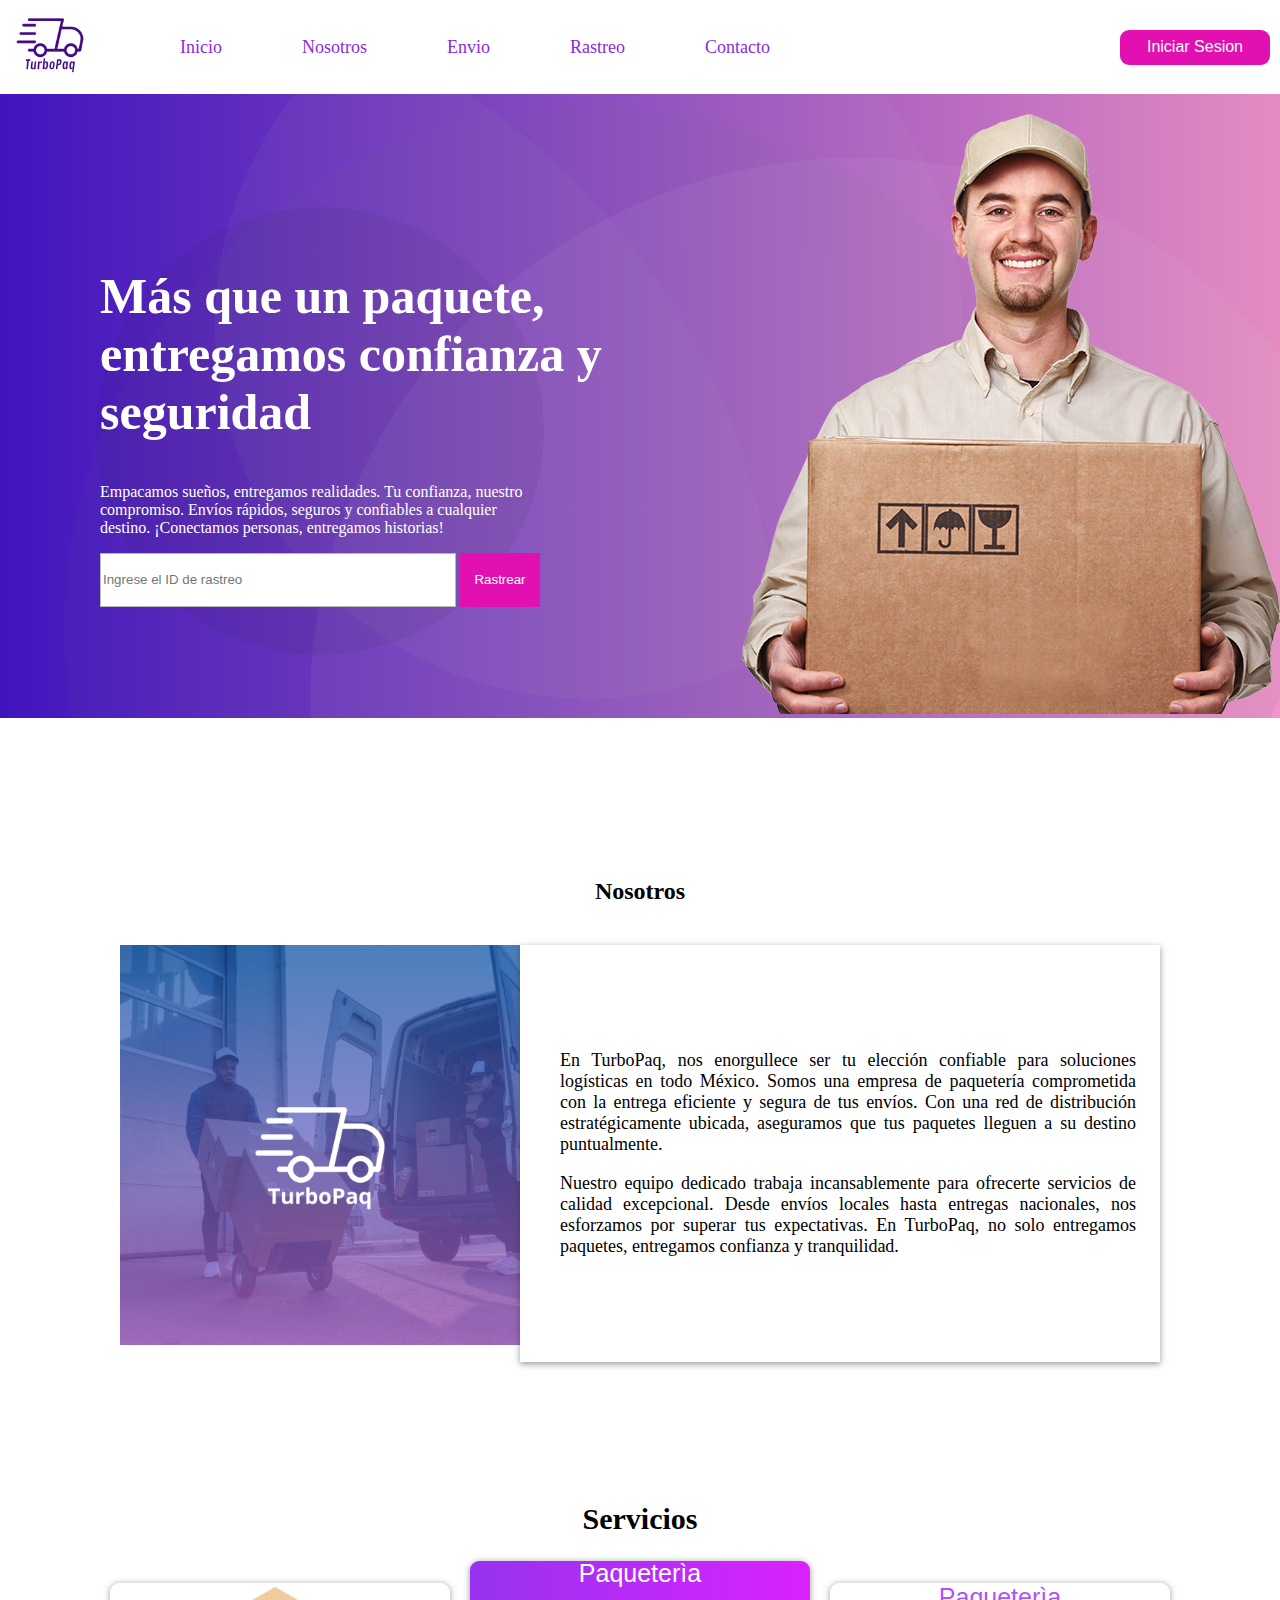
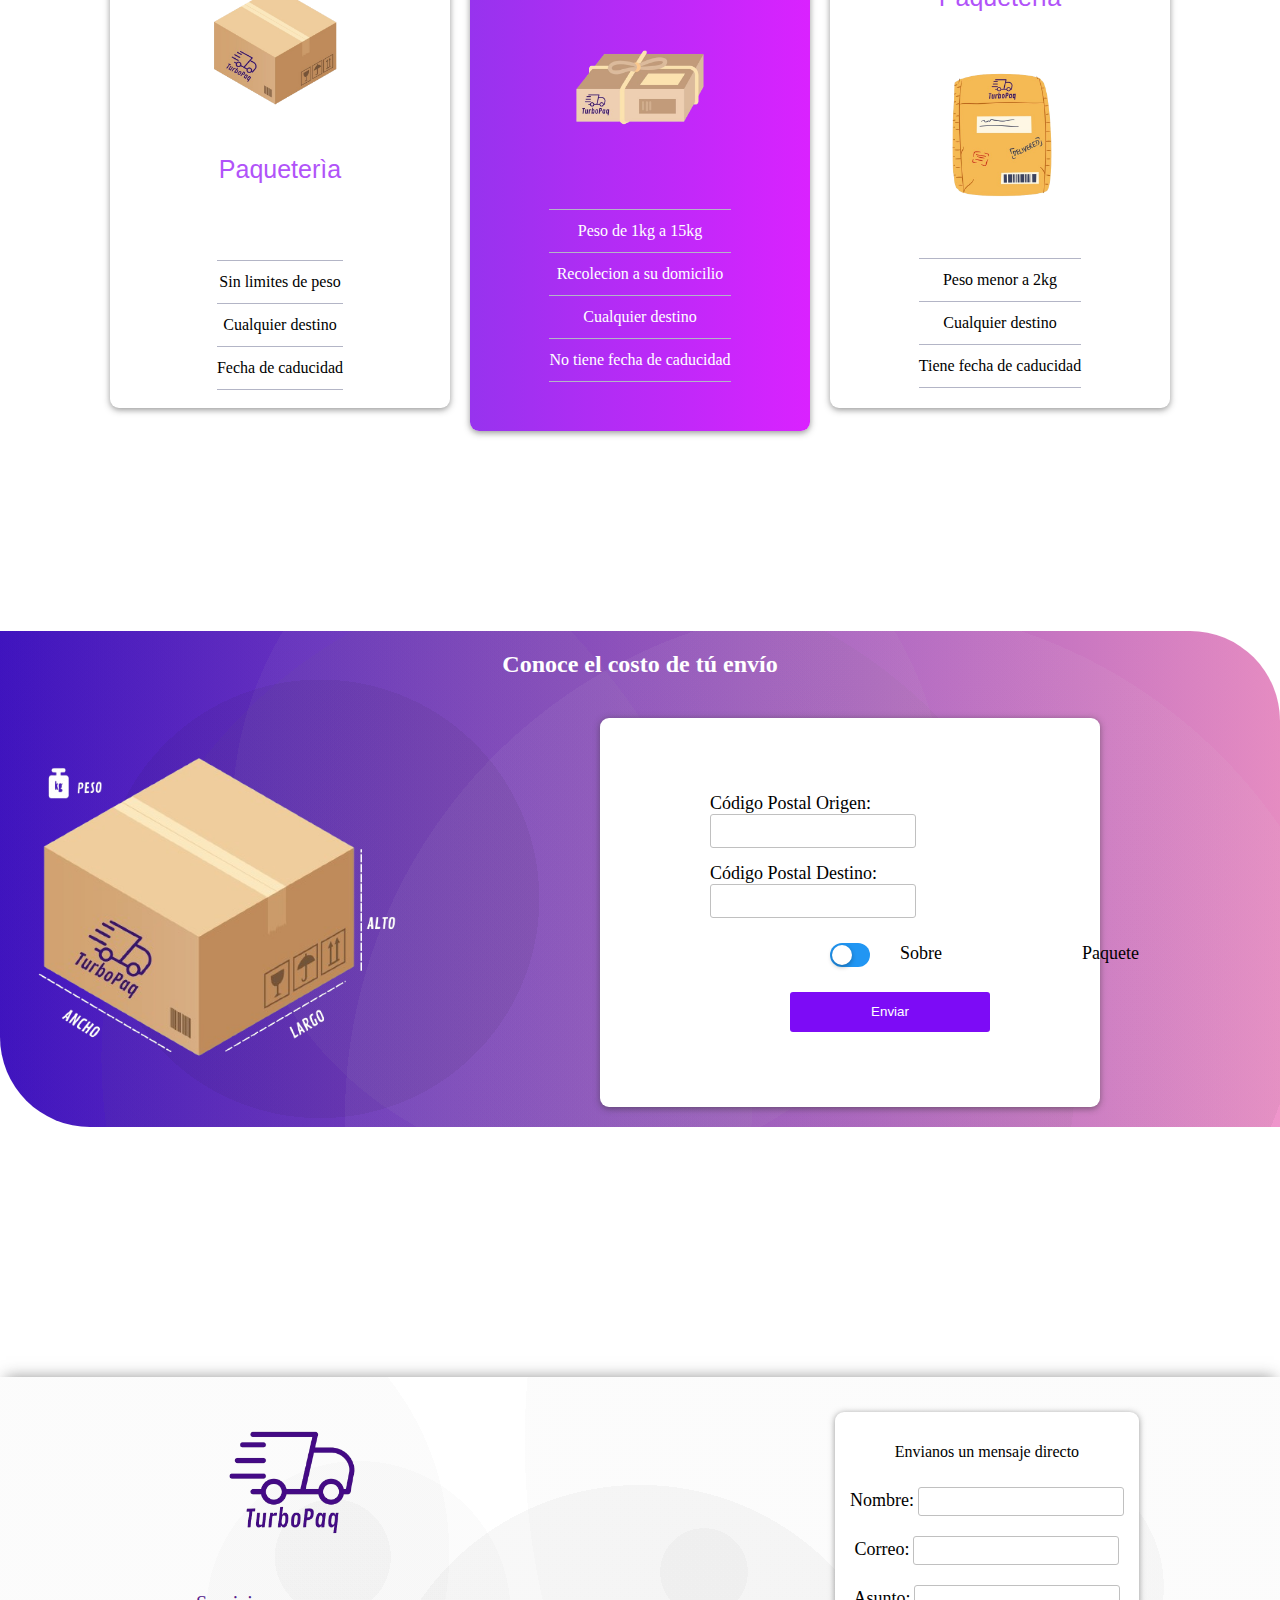
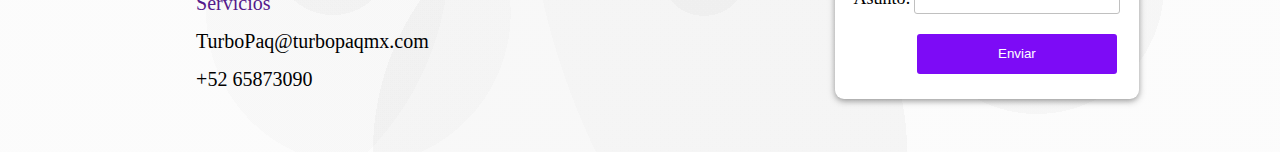
==== index.html @ 2c11f003 "Primer commit" ====
<!DOCTYPE html>
<html lang="en">
<head>
    <meta charset="UTF-8">
    <meta name="viewport" content="width=device-width, initial-scale=1.0">
    <link rel="stylesheet" href="CSS/header.css">
    <link rel="stylesheet" href="CSS/banner.css">
    <link rel="stylesheet" href="CSS/principal.css">
    <link rel="stylesheet" href="CSS/nosotros.css">
    <link rel="stylesheet" href="CSS/btnCot.css">
    <link rel="stylesheet" href="CSS/cotizador.css">
    <link rel="stylesheet" href="CSS/Servicios.css">
    <link rel="stylesheet" href="CSS/footer.css">
    <title>Document</title>
</head>
<body>
    <header>
        <div class="logo">
            <img src="imagenes/Paquete.png" alt="">
        </div>
        <nav class="nav">
            <ul class="listas">
                <li>
                    <a href="" >Inicio</a>
                </li>
                <li>
                    <a href="" >Nosotros</a>
                </li>
                <li>
                    <a href=" " >Envio</a>
                </li>
                <li>
                    <a href=" ">Rastreo</a> <!-- Coregir palabras -->
                </li>
                <li>
                    <a href=" " >Contacto</a>
                </li>
            </ul>
            
        </nav>
        <button class="ham" type="button">
            <span class="br-1"></span>
            <span class="br-2"></span>
            <span class="br-3"></span>

        </button>
        <div class="login">
            <a href="">
                <button class="boton_IS">Iniciar Sesion</button><!-- Coregir palabras -->
            </a>
        </div>
    </header>
    <main>
        <!-- Banner-->
        <section class="seccion1">
            <div class="mini_Seccion1">
                <div class="textos_banner">
                    <h2>Más que un paquete, entregamos confianza y seguridad</h2>
                    <p>
                        Empacamos sueños, entregamos realidades. Tu confianza, 
                        nuestro compromiso. Envíos rápidos, seguros y confiables 
                        a cualquier destino. ¡Conectamos personas, entregamos 
                        historias!
                    </p>
                </div>
            
                <div>
                    <div class="rastreo">
                        <input type="text" placeholder="Ingrese el ID de rastreo">
                        <button class="boton_r">Rastrear</button>
                    </div>
                </div>
                
            </div>
            <div class="imagen_Paquete">
                <img src="imagenes/pngwing.com.png" alt="">
            </div>
            
        </section>

        <!-- Nosotros-->
        <section class="seccion2">
            <h2 class="titulo_NS">Nosotros</h2>
            <div class="textos_Nost">
                <div class="imagen_Nos">
                    <img src="imagenes/turb_paq.png" alt="">
                </div>
                
                <div class="info_ns">  
                    <p>En TurboPaq, nos enorgullece ser tu elección confiable para soluciones logísticas en todo México.
                        Somos una empresa de paquetería comprometida con la entrega eficiente y segura de tus envíos. 
                        Con una red de distribución estratégicamente ubicada, aseguramos que tus paquetes lleguen a su 
                        destino puntualmente.
                    </p>
                    <p>
                        Nuestro equipo dedicado trabaja incansablemente para ofrecerte servicios de calidad excepcional. 
                        Desde envíos locales hasta entregas nacionales, nos esforzamos por superar tus expectativas. 
                        En TurboPaq, no solo entregamos paquetes, entregamos confianza y tranquilidad.
                    </p>
                </div>
                
                
            </div>

           
            
        </section>

        <!-- Servicios-->
        <section class="seccion3">
            <h2>Servicios</h2>
            <div class="container_Precios">

                <div class="precio1">
                    
                   <div><img src="imagenes/Paquete_img.png" alt=""></div>   
                    
                    <div><p class="tipo" id="tipo_paquete"> Paqueterìa</p></div>
                    

                    <ul class="lista_servicio">
                        <li>Sin limites de peso</li>
                        <li>Cualquier destino</li>
                        <li>Fecha de caducidad</li>
                    </ul>
                </div>
            <div class="mejor_Precio">
                            
                <p class="tipo_m" id="tipo_paquete"> Paqueterìa</p>
                    
                <img src="imagenes/caja_Pequena.png" alt="">
                
                <ul class="lista_servicio">
                    <li>Peso de 1kg a 15kg</li>
                    <li>Recolecion a su domicilio</li>
                    <li>Cualquier destino</li>
                    <li>No tiene fecha de caducidad</li>
                  </ul>
            </div>
        <div class="precio1">
                        
            <p class="tipo" id="tipo_paquete"> Paqueterìa</p>
                
            <img src="imagenes/sobre.png" alt="">

            <ul class="lista_servicio">
                <li>Peso menor a 2kg</li>
                <li>Cualquier destino</li>
                <li>Tiene fecha de caducidad</li>
              </ul>
              
        </div>
        

        </section>
        <!-- formulario Cotizacion-->
        <section class="seccion4">
            <h2>Conoce el costo de tú envío</h2>
            <div class="container_foto_form">
                <div>
                       <img src="imagenes/caja_caract2.png" alt=""> 
                </div>
                <div class="container_form1">
                    <div>
                        <form action="" class="formulario1">
                            <div class="container_inputs1">
                                <div class="inputs">
                                    <label for="">Código Postal Origen:</label>
                                    <input type="text">
                                </div>
                                <div class="inputs">
                                    <label for="">Código Postal Destino:</label>
                                    <input type="text">
                                </div>
                            </div>
                            <div class="toggle-switch">
                                <p>Sobre</p>
                                <input class="toggle-input" id="toggle" type="checkbox">
                                <label class="toggle-label" for="toggle"></label>
                                <p>Paquete</p>
                            </div>
                        </form>
                    </div>
                    <div>
                        <form action="" class="formulario2" id="formulario2">
                            <div class="inputs2">
                                <label for="">Peso en Kg:</label>
                                <input type="number">
                            </div>
                            <div class="inputs2">
                                <label for="">Alto en cm:</label>
                                <input type="number">
                            </div>
                            <div class="inputs2">
                                <label for="">Largo en cm:</label>
                                <input type="number">
                            </div>
                            <div class="inputs2">
                                <label for="">Ancho en cm:</label>
                                <input type="number">
                            </div>
                        </form>
                        <button class="btn_cot">Enviar</button>
                    </div>
                </div>
            </div>
        
        </section>

        <footer>
            
            <div class="container_logoImg">
                <div class="container_img">
                    <img src="imagenes/Paquete.png" alt="">
                </div>
                <ul class="container_Datoscontc">
                    <li><a href="">Servicios</a></li>
                    <li>TurboPaq@turbopaqmx.com</li>
                    <li>+52 65873090</li>
                </ul>
               
                
            </div>
            <div> 
                <form action="" class="container_formContc">
                    <p>Envianos un mensaje directo</p>
                    <div class="container_contc">
                        <label for="">Nombre:</label>
                        <input type="text">
                    </div>
                    <div class="container_contc">
                        <label for="">Correo:</label>
                        <input type="text">
                    </div>

                 <div class="container_contc">
                    <label for="">Asunto:</label>
                    <input type="">
                 </div>

                    

                    <button class="btn_contc">Enviar</button>
                </form>
                <div>
                    <img src="" alt="">
                    <img src="" alt="">
                    <img src="" alt="">
                </div>
            </div>
        
            
        </footer>
        
    </main>
    <script src="boton.js"></script>
    <script src="header.js"></script>
</body>
</html>
---- CSS/header.css ----
header{
    display: flex;
    justify-content: space-evenly;
    align-items: center;
    padding: 5px 0;
}
.logo_nav{
    display: flex;
    align-items: center;
}
.logo img{
    width: 80px;
    box-sizing: border-box;
    
}

.nav .listas {
    display: flex;
    margin-right: 300px;
    
}
 .listas li{
    padding: 0px 40px;
    list-style: none;
 }
 .listas li a{
    text-decoration: none;
    color: blueviolet;
    font-size: 18px;
    
 }
 .ham{
    display: none;
    cursor: pointer;
    border: none;
    margin: 0;
    padding: 0;
    background-color: transparent;

}

.ham span {
    display: block;
    background-color: rgb(21, 24, 87);
    height: 3px;
    width: 28px;
    margin: 10px auto;
    border-radius: 2px;
}
 .boton_IS{
    width: 150px;
    color:white;
    font-size: 16px;
    height: 35px;
    border-radius: 9px;
    border: none;
    background-color: rgb(226, 16, 177);
 }

 @media screen and  (max-width: 750px){
    header{
        display: flex;
        flex-direction: column;
      background-color: white;
        justify-content: center;
        align-items: center;
        padding: 5px 0;
        position:sticky;
        width: 100%;
        top: 0;
    }
   
    .ham{
        display: block;
        position: absolute;
        top: 50px;
        right: 50px;
        
    }
    .nav .listas{
        flex-direction: column;
        justify-content: space-around;
        align-items: center;
        height: 80vh;
        margin: 0;
        padding: 0;
        
        display: none;
    }
   
    .listas.activado{
        display:flex ;
        
    }
 }
---- CSS/banner.css ----
.seccion1{
    background-image: radial-gradient(circle at 25% 54%, rgba(18, 18, 18,0.06) 0%, rgba(18, 18, 18,0.06) 22%,
    transparent 22%, transparent 100%),radial-gradient(circle at 67% 98%, rgba(223, 223, 223,0.06) 0%, rgba(223, 223, 223,0.06) 52%,
    transparent 52%, transparent 100%),radial-gradient(circle at 7% 92%, rgba(169, 169, 169,0.06) 0%, rgba(169, 169, 169,0.06) 52%,transparent 52%, transparent 100%),radial-gradient(circle at 46% 37%, rgba(187, 187, 187,0.06) 0%, rgba(187, 187, 187,0.06) 47%,transparent 47%, transparent 100%),radial-gradient(circle at 38% 35%, rgba(57, 57, 57,0.06) 0%, rgba(57, 57, 57,0.06) 99%,transparent 99%, transparent 100%),radial-gradient(circle at 46% 86%, rgba(100, 100, 100,0.06) 0%, rgba(100, 100, 100,0.06) 60%,
    transparent 60%, transparent 100%),linear-gradient(90deg, rgb(57, 8, 200),rgb(240, 145, 202));
    
    padding-top: 20px;
        display: flex;
        justify-content: center;
        align-items: center;
        
}

.textos_banner{
    color: white;
    margin-left: 100px;
}
.textos_banner h2{
    width: 90%;
    font-size: 50px;
}
.textos_banner p{
    width: 70%;
}
.rastreo{
    margin-left: 100px;
}
.rastreo input{
    width: 350px;
    height: 50px;
    border:1px solid rgb(184, 184, 184);
}
.rastreo .boton_r{
    height:54px;
    width: 80px;
    color:white;
    background-color:  rgb(226, 16, 177);
    border: none;
    cursor: pointer;
}
.boton_r:hover{
    border: none;
    color:white;
    background-color: rgb(125, 11, 246);
}

@media screen and  (max-width: 750px){
    .seccion1{
       
        padding-top: 20px;
            display: flex;
            flex-direction: column;
            justify-content: center;
            align-items: center;
            
            
    }
    .textos_banner{
        
        margin-left: 0px;
    }
    .textos_banner h2{
        width: auto;
        font-size: 40px;
        text-align: justify;
        margin: 20px;
        
    }
    .textos_banner p{
        width: auto;
        text-align: justify;
        margin: 20px;
    }
.imagen_Paquete img{
    width: 300px;
}
.rastreo{
    margin-left: 0;
    margin: 40px 20px;
    
}
.rastreo input{
    width: 250px;
    height: 50px;
    border:1px solid rgb(184, 184, 184);
}
.rastreo .boton_r{
    height:54px;
    width: 80px;
    color:white;
    background-color:  rgb(226, 16, 177);
    border: none;
    cursor: pointer;
}
}
---- CSS/principal.css ----
body{
    margin: 0;
    padding: 0;
}
---- CSS/nosotros.css ----
.seccion2{
    margin-top: 140px;
    display: flex;
    flex-direction: column;
    align-items: center;
    justify-content: center;

    
}
.seccion2 h2{
    text-align: center;
}
.textos_Nost {
    display: flex;
    justify-content: center;
    padding-top: 20px;
}
.imagen_Nos img{
    width: 400px;
    
}
/*contenedor de la informacion*/
.info_ns{
    border: none;
    padding: 87px 0;
    width: 50%;
    box-shadow: 0 0.1rem 0.4rem 0 rgba(50,50,50,.5);
}

.info_ns p{
    margin: 10px x;
    text-align: justify;
    width: 90%;
    margin-left: 40px;
    font-size: 18px;
}

/*-----------------------------*/
@media screen and  (max-width: 750px){
    .textos_Nost {
        display: flex;
        flex-direction: column;
        align-items: center;
        justify-content: center;
        
    }

    .imagen_Nos img{
        width: 378px;
        
    }
    .info_ns{
        border: none;
        padding: 20px;
        width: 80%;
        box-shadow: 0 0.1rem 0.4rem 0 rgba(50,50,50,.5);
    }
    .info_ns p{
        margin: 10px x;
        text-align: justify;
        width: auto;
        margin-left: 0;
        font-size: 18px;
    }
    
}
---- CSS/btnCot.css ----
.toggle-switch {
    position: relative;
    display: flex;
    justify-content: space-evenly;
    width: 40px;
    height: 24px;
    margin: 10px;
  }
  
  .toggle-switch p{
    margin: 0 70px;
  }
  /* Giriş stil */
  .toggle-switch .toggle-input {
    display: none;
  }
  
  /* Anahtarın stilinin etrafındaki etiketin stil */
  .toggle-switch .toggle-label {
    position: absolute;
    top: 0;
    left: 0;
    width: 40px;
    height: 24px;
    background-color: #2196F3;
    border-radius: 34px;
    cursor: pointer;
    transition: background-color 0.3s;
  }
  
  /* Anahtarın yuvarlak kısmının stil */
  .toggle-switch .toggle-label::before {
    content: "";
    position: absolute;
    width: 20px;
    height: 20px;
    border-radius: 50%;
    top: 2px;
    left: 2px;
    background-color: #fff;
    box-shadow: 0px 2px 5px 0px rgba(0, 0, 0, 0.3);
    transition: transform 0.3s;
  }
  
  /* Anahtarın etkin hale gelmesindeki stil değişiklikleri */
  .toggle-switch .toggle-input:checked + .toggle-label {
    background-color: #9d08ed;
  }
  
  .toggle-switch .toggle-input:checked + .toggle-label::before {
    transform: translateX(16px);
  }
  
  /* Light tema */
  .toggle-switch.light .toggle-label {
    background-color: #BEBEBE;
  }
  
  .toggle-switch.light .toggle-input:checked + .toggle-label {
    background-color: #9B9B9B;
  }
  
  .toggle-switch.light .toggle-input:checked + .toggle-label::before {
    transform: translateX(6px);
  }
  
  /* Dark tema */
  .toggle-switch.dark .toggle-label {
    background-color: #4B4B4B;
  }
  
  .toggle-switch.dark .toggle-input:checked + .toggle-label {
    background-color: #717171;
  }
  
  .toggle-switch.dark .toggle-input:checked + .toggle-label::before {
    transform: translateX(16px);
  }
---- CSS/cotizador.css ----
.seccion4{
    margin-top: 200px;
    display: flex;
    flex-direction: column;
    border-radius: 0 90px;
    background-image: radial-gradient(circle at 25% 54%, rgba(18, 18, 18,0.06) 0%, rgba(18, 18, 18,0.06) 22%,
    transparent 22%, transparent 100%),radial-gradient(circle at 67% 98%, rgba(223, 223, 223,0.06) 0%, rgba(223, 223, 223,0.06) 52%,
    transparent 52%, transparent 100%),radial-gradient(circle at 7% 92%, rgba(169, 169, 169,0.06) 0%, rgba(169, 169, 169,0.06) 52%,transparent 52%, transparent 100%),radial-gradient(circle at 46% 37%, rgba(187, 187, 187,0.06) 0%, rgba(187, 187, 187,0.06) 47%,transparent 47%, transparent 100%),radial-gradient(circle at 38% 35%, rgba(57, 57, 57,0.06) 0%, rgba(57, 57, 57,0.06) 99%,transparent 99%, transparent 100%),radial-gradient(circle at 46% 86%, rgba(100, 100, 100,0.06) 0%, rgba(100, 100, 100,0.06) 60%,
    transparent 60%, transparent 100%),linear-gradient(90deg, rgb(57, 8, 200),rgb(240, 145, 202));
    

    
}
.seccion4 h2{
    text-align: center;
    color: white;
}
.container_foto_form{
    display: flex;
    align-items: center;
    justify-content: center;
    padding: 20px 0;
}




/*Inicio de estilo de formularios*/
.container_form1{
    display: flex;
    flex-direction: column;
    align-items: center;
    justify-content: center;
   background-color: rgb(255, 255, 255);
    border: none;
    border-radius: 9px;
    margin: 0 200px;
    border: none;
    box-shadow: 0 0.1rem 0.4rem 0 rgba(50,50,50,.5);
    padding: 60px 110px;
}
.formulario1{
    display: flex;
    flex-direction: column;
    align-items: center;
    justify-content: center;
}
.formulario2{
    margin-top: 10px;
    display: none;
    flex-direction: column;
    align-items: center;
    justify-content: center;
}


.seccion4 img{
    width: 380px;
    border-radius: 9px;
    margin-left: 40px;
}

/*Inpunts, label y botones*/
.inputs{
    margin: 15px 0;
}
.inputs input{
    width: 200px;
    height: 30px;
    border-radius: 3px;
    border: 1px solid rgb(192, 192, 192);
    
}
.inputs2 input{
    width: 200px;
    height: 30px;
    border-radius: 3px;
    border: 1px solid rgb(192, 192, 192);
    margin: 10px 0;
    
}
.inputs2 label{
    font-size: 18px;
}
.inputs label{
    font-size: 18px;
}
.toggle-switch p{
    font-size: 18px;
}
.btn_cot{
    width: 200px;
    height: 40px;
    background-color: rgb(125, 11, 246);
    color: white;
    border-radius: 3px;
    border: none;
    margin: 15px 0;
    margin-left: 80px;
}
@media screen and  (max-width: 750px){
    .container_foto_form{
        display: flex;
        flex-direction: column;
        align-items: center;
        justify-content: center;
        padding: 20px 0;
    }
    .container_form1{
        display: flex;
        flex-direction: column;
        align-items: center;
        justify-content: center;
       background-color: rgb(255, 255, 255);
        border: none;
        border-radius: 9px;
        margin: 0 200px;
 
        padding: 60px 30px;
    }
    .seccion4 img{
        width: 300px;
        border-radius: 9px;
        margin-left: 0px;
    }
}
---- CSS/Servicios.css ----
.seccion3{
    margin: 140px 0;
}
.seccion3 h2{
    text-align: center;
    font-size: 30px;
}

.container_Precios{
    display: flex;
    justify-content: center;
    align-items: center;
    
    
}
.lista_servicio {
    
    
    list-style: none;
    padding: 35px 0px;

}
.lista_servicio li {
    
    /* grayish blue */
    border-bottom: 1px solid hsl(234, 14%, 74%);
    padding: 12px 0;
}

.lista_servicio li:first-child {
    border-top: 1px solid hsl(234, 14%, 74%);
}
.container_Precios img{
    width: 150px;
    margin: 0;
    margin-top: 20px;
    padding: 0;
    

}

.precio1{
    border: none;
    border-radius: 9px ;
    width: 340px;
    text-align: center;
    display: flex;
    flex-direction: column;
    justify-content: center;
    align-items: center;
    padding: 0;
    padding-top: 5px;
    height: 420px;
    box-shadow: 0 0.1rem 0.4rem 0 rgba(50,50,50,.5);
}

.mejor_Precio{
    
    background: #DA22FF;  /* fallback for old browsers */
background: -webkit-linear-gradient(to right, #9733EE, #DA22FF);  /* Chrome 10-25, Safari 5.1-6 */
background: linear-gradient(to right, #9733EE, #DA22FF); /* W3C, IE 10+/ Edge, Firefox 16+, Chrome 26+, Opera 12+, Safari 7+ */
    margin: 0 20px;
    color: white;
    height: 470px;
    width: 340px;
    border-radius: 9px ;
    text-align: center;
    display: flex;
    flex-direction: column;
    justify-content: center;
    align-items: center;
    padding: 0;
    box-shadow: 0 0.1rem 0.4rem 0 rgba(50,50,50,.5);
    
}

.mejor_Precio .tipo_m{
    font-family: 'Kanit', sans-serif;
    font-size: 25px;
    margin: 0;
    padding: 0;
}
.tipo{
    font-family: 'Kanit', sans-serif;
    font-size: 25px;
    color: #b153f9;
}
.servicio{
    text-align: justify;
    width: 80%;
    
    
}

.precio1:hover{
    width: 360;
    height: 420px;
    font-size: 18;
    transition: .3s;
    box-shadow: 0 0.1rem 0.4rem 0 rgba(150, 124, 20, 0.5);
    background-color: rgb(244, 244, 244);
}
@media screen and  (max-width: 750px){
    .container_Precios{
        display: flex;
        flex-direction: column;
        justify-content: center;
        align-items: center;
    }
    .mejor_Precio{
        margin: 20px 0;
    }
        
}
---- CSS/footer.css ----
footer{
    background-image: radial-gradient(circle at 13% 47%, rgba(140, 140, 140,0.03) 0%, rgba(140, 140, 140,0.03) 25%,transparent 25%, transparent 100%),radial-gradient(circle at 28% 63%, rgba(143, 143, 143,0.03) 0%, rgba(143, 143, 143,0.03) 16%,transparent 16%, transparent 100%),radial-gradient(circle at 81% 56%, rgba(65, 65, 65,0.03) 0%, rgba(65, 65, 65,0.03) 12%,transparent 12%, transparent 100%),radial-gradient(circle at 26% 48%, rgba(60, 60, 60,0.03) 0%, rgba(60, 60, 60,0.03) 6%,transparent 6%, transparent 100%),radial-gradient(circle at 97% 17%, rgba(150, 150, 150,0.03) 0%, rgba(150, 150, 150,0.03) 56%,transparent 56%, transparent 100%),radial-gradient(circle at 50% 100%, rgba(25, 25, 25,0.03) 0%, rgba(25, 25, 25,0.03) 36%,transparent 36%, transparent 100%),radial-gradient(circle at 55% 52%, rgba(69, 69, 69,0.03) 0%, rgba(69, 69, 69,0.03) 6%,transparent 6%, transparent 100%),linear-gradient(90deg, rgb(255,255,255),rgb(255,255,255));
    box-shadow: 0 -6px 14px -6px rgba(50,50,50,.5);
    padding: 30px 0;
    display: flex;
    align-items: center;
    justify-content: space-evenly;
    margin-top: 250PX;
}


/*fLogo y datos*/
.container_logoImg{
    display: flex;
    flex-direction: column;
    align-items: center;
    justify-content: center;
    margin-right: 250px;
}
.container_img img{
    width: 150px;
}

.container_Datoscontc li{
    margin: 15px ;
    list-style: none;
    font-size: 20px;
}
.container_Datoscontc a{
    text-decoration: none;
    font-size: 20px;
}

/*----------------------------------------*/

/*formulario de contacto*/
.container_formContc{
    display: flex;
    flex-direction: column;
    align-items: center;
    background-color: rgb(255, 255, 255);
    border-radius: 9px;
    border:none;
    box-shadow: 0 0.1rem 0.4rem 0 rgba(50,50,50,.5);
    
    padding: 15px;
}

.container_contc{
    margin: 10px 0;
}
.container_contc input{
    width: 200px;
    height: 25px;
    border-radius: 3px;
    border: 1px solid rgb(192, 192, 192);
    
}
.container_contc label{
    font-size: 18px;
}
.btn_contc{
    width: 200px;
    height: 40px;
    background-color: rgb(125, 11, 246);
    color: white;
    border-radius: 3px;
    border: none;
    margin: 10px 0;
    margin-left: 60px;
}
/*-------------------------------*/
@media screen and  (max-width: 750px){
    footer{
        display: flex;
        flex-direction: column;
        align-items: center;
        justify-content: center;
    }
    .container_logoImg{
       
        margin-right: 0;
    }
}
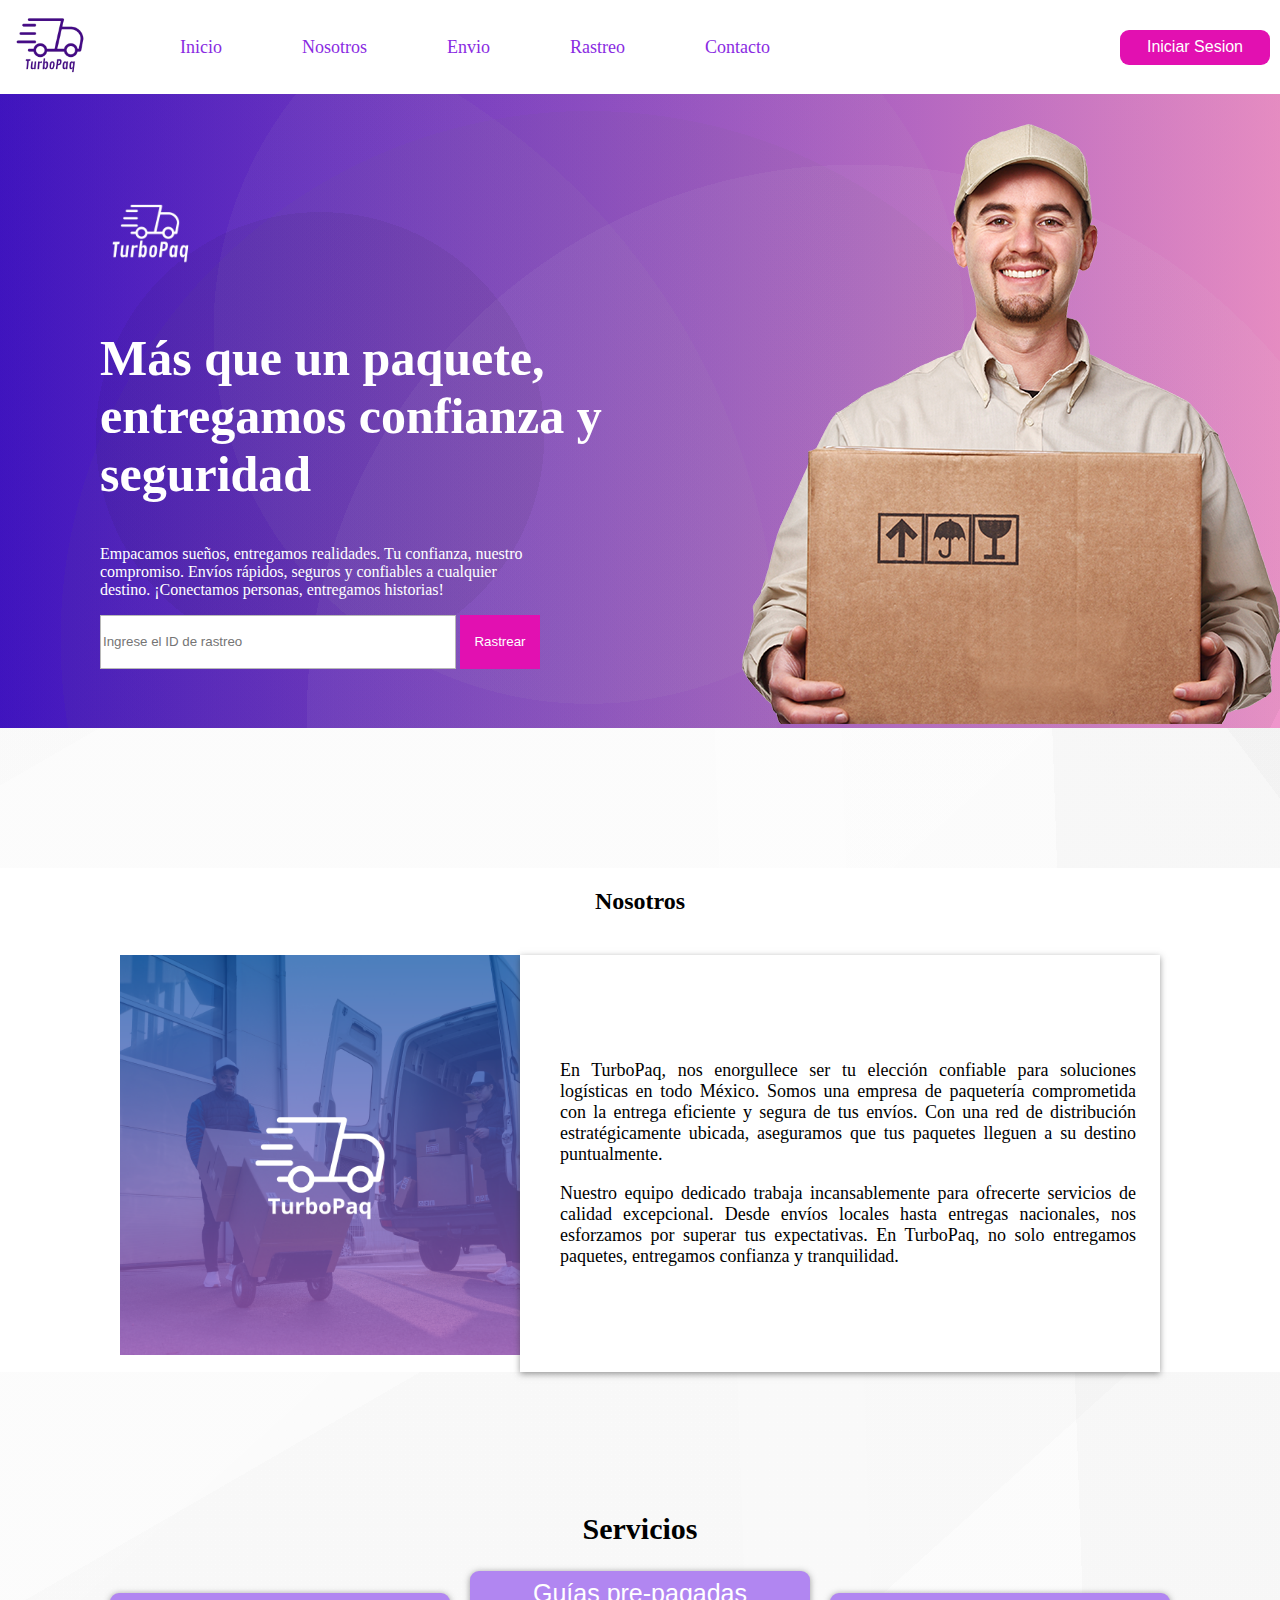
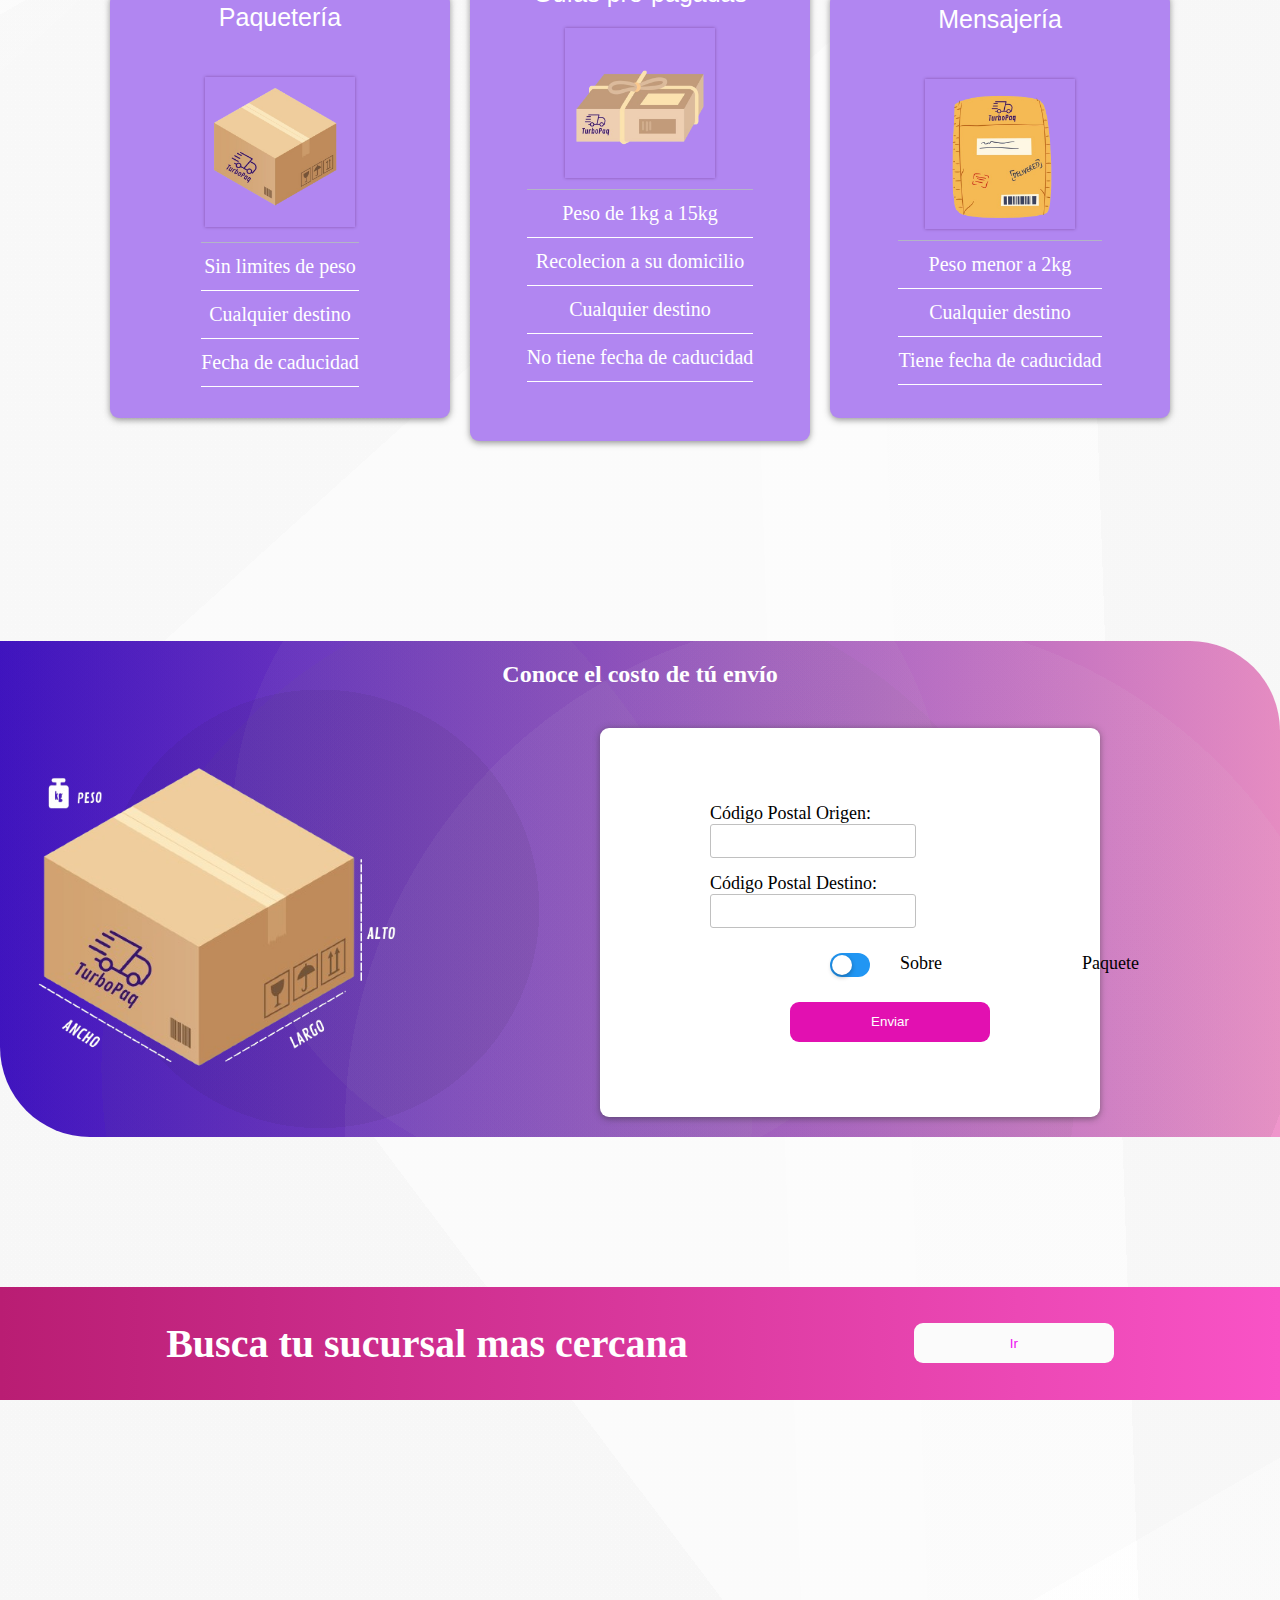
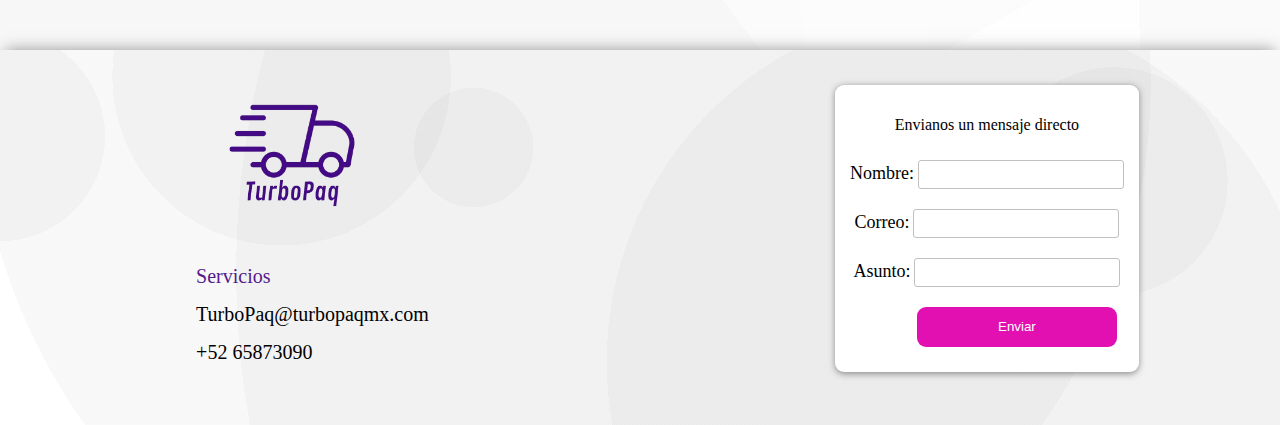
==== commit 819385dc: "segundo commit" ====
--- a/index.html
+++ b/index.html
@@ -11,6 +11,7 @@
     <link rel="stylesheet" href="CSS/cotizador.css">
     <link rel="stylesheet" href="CSS/Servicios.css">
     <link rel="stylesheet" href="CSS/footer.css">
+    <link rel="stylesheet" href="CSS/sucursal.css">
     <title>Document</title>
 </head>
 <body>
@@ -55,6 +56,7 @@
         <section class="seccion1">
             <div class="mini_Seccion1">
                 <div class="textos_banner">
+                    <img src="imagenes/logo_blanco.png" alt="" class="logo_blanco">
                     <h2>Más que un paquete, entregamos confianza y seguridad</h2>
                     <p>
                         Empacamos sueños, entregamos realidades. Tu confianza, 
@@ -112,10 +114,10 @@
             <div class="container_Precios">
 
                 <div class="precio1">
-                    
+                    <div><p class="tipo" id="tipo_paquete"> Paquetería </p></div>
                    <div><img src="imagenes/Paquete_img.png" alt=""></div>   
                     
-                    <div><p class="tipo" id="tipo_paquete"> Paqueterìa</p></div>
+                    
                     
 
                     <ul class="lista_servicio">
@@ -126,7 +128,7 @@
                 </div>
             <div class="mejor_Precio">
                             
-                <p class="tipo_m" id="tipo_paquete"> Paqueterìa</p>
+                <p class="tipo_m" id="tipo_paquete"> Guías  pre-pagadas</p>
                     
                 <img src="imagenes/caja_Pequena.png" alt="">
                 
@@ -139,7 +141,7 @@
             </div>
         <div class="precio1">
                         
-            <p class="tipo" id="tipo_paquete"> Paqueterìa</p>
+            <p class="tipo" id="tipo_paquete"> Mensajería </p>
                 
             <img src="imagenes/sobre.png" alt="">
 
@@ -206,6 +208,10 @@
             </div>
         
         </section>
+        <section class="sucursal">
+            <h2>Busca tu sucursal mas cercana</h2>
+            <button class="btn_sucur">Ir</button>
+        </section>
 
         <footer>
             
--- a/CSS/header.css
+++ b/CSS/header.css
@@ -3,6 +3,7 @@
     justify-content: space-evenly;
     align-items: center;
     padding: 5px 0;
+    background-color: white;
 }
 .logo_nav{
     display: flex;
--- a/CSS/banner.css
+++ b/CSS/banner.css
@@ -4,11 +4,15 @@
     transparent 52%, transparent 100%),radial-gradient(circle at 7% 92%, rgba(169, 169, 169,0.06) 0%, rgba(169, 169, 169,0.06) 52%,transparent 52%, transparent 100%),radial-gradient(circle at 46% 37%, rgba(187, 187, 187,0.06) 0%, rgba(187, 187, 187,0.06) 47%,transparent 47%, transparent 100%),radial-gradient(circle at 38% 35%, rgba(57, 57, 57,0.06) 0%, rgba(57, 57, 57,0.06) 99%,transparent 99%, transparent 100%),radial-gradient(circle at 46% 86%, rgba(100, 100, 100,0.06) 0%, rgba(100, 100, 100,0.06) 60%,
     transparent 60%, transparent 100%),linear-gradient(90deg, rgb(57, 8, 200),rgb(240, 145, 202));
     
-    padding-top: 20px;
+    padding-top: 30px;
         display: flex;
         justify-content: center;
         align-items: center;
         
+}
+.logo_blanco{
+    width: 100px;
+    
 }
 
 .textos_banner{
@@ -18,6 +22,7 @@
 .textos_banner h2{
     width: 90%;
     font-size: 50px;
+    text-align: start;
 }
 .textos_banner p{
     width: 70%;
@@ -54,6 +59,9 @@
             align-items: center;
             
             
+    }
+    .logo_blanco{
+        display: none;
     }
     .textos_banner{
         
--- a/CSS/principal.css
+++ b/CSS/principal.css
@@ -1,4 +1,4 @@
 body{
     margin: 0;
     padding: 0;
-}+    background-image: linear-gradient(88deg, rgba(202, 202, 202,0.02) 0%, rgba(202, 202, 202,0.02) 58%,transparent 58%, transparent 67%,rgba(220, 220, 220,0.02) 67%, rgba(220, 220, 220,0.02) 82%,rgba(8, 8, 8,0.02) 82%, rgba(8, 8, 8,0.02) 100%),linear-gradient(318deg, rgba(19, 19, 19,0.02) 0%, rgba(19, 19, 19,0.02) 5%,transparent 5%, transparent 50%,rgba(101, 101, 101,0.02) 50%, rgba(101, 101, 101,0.02) 65%,rgba(132, 132, 132,0.02) 65%, rgba(132, 132, 132,0.02) 100%),linear-gradient(150deg, rgba(166, 166, 166,0.02) 0%, rgba(166, 166, 166,0.02) 18%,transparent 18%, transparent 37%,rgba(105, 105, 105,0.02) 37%, rgba(105, 105, 105,0.02) 87%,rgba(244, 244, 244,0.02) 87%, rgba(244, 244, 244,0.02) 100%),linear-gradient(53deg, rgba(54, 54, 54,0.02) 0%, rgba(54, 54, 54,0.02) 26%,transparent 26%, transparent 81%,rgba(251, 251, 251,0.02) 81%, rgba(251, 251, 251,0.02) 85%,rgba(19, 19, 19,0.02) 85%, rgba(19, 19, 19,0.02) 100%),linear-gradient(90deg, rgb(255,255,255),rgb(255,255,255));}--- a/CSS/nosotros.css
+++ b/CSS/nosotros.css
@@ -4,6 +4,7 @@
     flex-direction: column;
     align-items: center;
     justify-content: center;
+    background-color: white;
 
     
 }
--- a/CSS/cotizador.css
+++ b/CSS/cotizador.css
@@ -91,10 +91,10 @@
 .btn_cot{
     width: 200px;
     height: 40px;
-    background-color: rgb(125, 11, 246);
     color: white;
-    border-radius: 3px;
+    border-radius: 9px;
     border: none;
+    background-color: rgb(226, 16, 177);
     margin: 15px 0;
     margin-left: 80px;
 }
--- a/CSS/Servicios.css
+++ b/CSS/Servicios.css
@@ -21,10 +21,11 @@
 
 }
 .lista_servicio li {
-    
+    color: white;
     /* grayish blue */
-    border-bottom: 1px solid hsl(234, 14%, 74%);
+    border-bottom: 1px solid hsl(0, 0%, 100%);
     padding: 12px 0;
+    font-size: 20px;
 }
 
 .lista_servicio li:first-child {
@@ -32,14 +33,16 @@
 }
 .container_Precios img{
     width: 150px;
-    margin: 0;
+    margin: -40px;
     margin-top: 20px;
     padding: 0;
+    box-shadow: 0 0px 3px 0px rgba(63, 2, 67, 0.39);
     
 
 }
 
 .precio1{
+    background-color:#b186f1;
     border: none;
     border-radius: 9px ;
     width: 340px;
@@ -52,13 +55,12 @@
     padding-top: 5px;
     height: 420px;
     box-shadow: 0 0.1rem 0.4rem 0 rgba(50,50,50,.5);
+    
 }
 
 .mejor_Precio{
-    
-    background: #DA22FF;  /* fallback for old browsers */
-background: -webkit-linear-gradient(to right, #9733EE, #DA22FF);  /* Chrome 10-25, Safari 5.1-6 */
-background: linear-gradient(to right, #9733EE, #DA22FF); /* W3C, IE 10+/ Edge, Firefox 16+, Chrome 26+, Opera 12+, Safari 7+ */
+    background-color: #b186f1;
+
     margin: 0 20px;
     color: white;
     height: 470px;
@@ -73,6 +75,14 @@
     box-shadow: 0 0.1rem 0.4rem 0 rgba(50,50,50,.5);
     
 }
+.mejor_Precio:hover{
+    width: 380;
+    height: 500px;
+    font-size: 18;
+    transition: .3s;
+    box-shadow: 0 0.1rem 0.4rem 0 rgba(150, 124, 20, 0.5);
+    background-color: rgb(176, 44, 224);
+}
 
 .mejor_Precio .tipo_m{
     font-family: 'Kanit', sans-serif;
@@ -83,22 +93,22 @@
 .tipo{
     font-family: 'Kanit', sans-serif;
     font-size: 25px;
-    color: #b153f9;
+    color: #ffffff;
 }
 .servicio{
     text-align: justify;
     width: 80%;
-    
+    color: white;
     
 }
 
 .precio1:hover{
     width: 360;
-    height: 420px;
+    height: 470px;
     font-size: 18;
     transition: .3s;
     box-shadow: 0 0.1rem 0.4rem 0 rgba(150, 124, 20, 0.5);
-    background-color: rgb(244, 244, 244);
+    background-color: rgb(176, 44, 224);
 }
 @media screen and  (max-width: 750px){
     .container_Precios{
--- a/CSS/footer.css
+++ b/CSS/footer.css
@@ -1,5 +1,5 @@
 footer{
-    background-image: radial-gradient(circle at 13% 47%, rgba(140, 140, 140,0.03) 0%, rgba(140, 140, 140,0.03) 25%,transparent 25%, transparent 100%),radial-gradient(circle at 28% 63%, rgba(143, 143, 143,0.03) 0%, rgba(143, 143, 143,0.03) 16%,transparent 16%, transparent 100%),radial-gradient(circle at 81% 56%, rgba(65, 65, 65,0.03) 0%, rgba(65, 65, 65,0.03) 12%,transparent 12%, transparent 100%),radial-gradient(circle at 26% 48%, rgba(60, 60, 60,0.03) 0%, rgba(60, 60, 60,0.03) 6%,transparent 6%, transparent 100%),radial-gradient(circle at 97% 17%, rgba(150, 150, 150,0.03) 0%, rgba(150, 150, 150,0.03) 56%,transparent 56%, transparent 100%),radial-gradient(circle at 50% 100%, rgba(25, 25, 25,0.03) 0%, rgba(25, 25, 25,0.03) 36%,transparent 36%, transparent 100%),radial-gradient(circle at 55% 52%, rgba(69, 69, 69,0.03) 0%, rgba(69, 69, 69,0.03) 6%,transparent 6%, transparent 100%),linear-gradient(90deg, rgb(255,255,255),rgb(255,255,255));
+    background-image: radial-gradient(circle at 44% 9%, hsla(153,0%,47%,0.05) 0%, hsla(153,0%,47%,0.05) 74%,transparent 74%, transparent 83%,transparent 83%, transparent 100%),radial-gradient(circle at 0% 23%, hsla(153,0%,47%,0.05) 0%, hsla(153,0%,47%,0.05) 8%,transparent 8%, transparent 69%,transparent 69%, transparent 100%),radial-gradient(circle at 87% 35%, hsla(153,0%,47%,0.05) 0%, hsla(153,0%,47%,0.05) 10%,transparent 10%, transparent 61%,transparent 61%, transparent 100%),radial-gradient(circle at 22% 7%, hsla(153,0%,47%,0.05) 0%, hsla(153,0%,47%,0.05) 16%,transparent 16%, transparent 88%,transparent 88%, transparent 100%),radial-gradient(circle at 37% 26%, hsla(153,0%,47%,0.05) 0%, hsla(153,0%,47%,0.05) 7%,transparent 7%, transparent 9%,transparent 9%, transparent 100%),radial-gradient(circle at 86% 59%, hsla(153,0%,47%,0.05) 0%, hsla(153,0%,47%,0.05) 77%,transparent 77%, transparent 95%,transparent 95%, transparent 100%),radial-gradient(circle at 75% 83%, hsla(153,0%,47%,0.05) 0%, hsla(153,0%,47%,0.05) 35%,transparent 35%, transparent 86%,transparent 86%, transparent 100%),linear-gradient(0deg, hsl(279,0%,100%),hsl(279,0%,100%));
     box-shadow: 0 -6px 14px -6px rgba(50,50,50,.5);
     padding: 30px 0;
     display: flex;
@@ -62,12 +62,14 @@
 .btn_contc{
     width: 200px;
     height: 40px;
-    background-color: rgb(125, 11, 246);
+    border-radius: 9px;
+    border: none;
+    background-color: rgb(226, 16, 177);
     color: white;
-    border-radius: 3px;
-    border: none;
+    
     margin: 10px 0;
     margin-left: 60px;
+    
 }
 /*-------------------------------*/
 @media screen and  (max-width: 750px){
--- a/CSS/sucursal.css
+++ b/CSS/sucursal.css
@@ -0,0 +1,40 @@
+.sucursal{
+    background: #f953c6;  /* fallback for old browsers */
+    background: -webkit-linear-gradient(to right, #b91d73, #f953c6);  /* Chrome 10-25, Safari 5.1-6 */
+    background: linear-gradient(to right, #b91d73, #f953c6); /* W3C, IE 10+/ Edge, Firefox 16+, Chrome 26+, Opera 12+, Safari 7+ */
+    
+ display: flex;
+ align-items: center;
+ justify-content: space-evenly;
+ margin-top: 150px;
+}
+
+.sucursal h2{
+    font-size: 40px;
+    color: white;
+}
+
+.btn_sucur{
+    width: 200px;
+    height: 40px;
+    border-radius: 9px;
+    border: none;
+    background-color: rgb(251, 251, 251);
+    color: rgb(238, 14, 241);
+    
+    margin: 10px 0;
+    margin-left: 60px;
+}
+@media screen and  (max-width: 750px){
+    .sucursal{
+        justify-content: center;
+        padding: 20px 20px;
+    }
+    .sucursal h2{
+        font-size: 20px;
+        color: white;
+    }
+    .btn_sucur{
+        width: 100px;
+    }
+}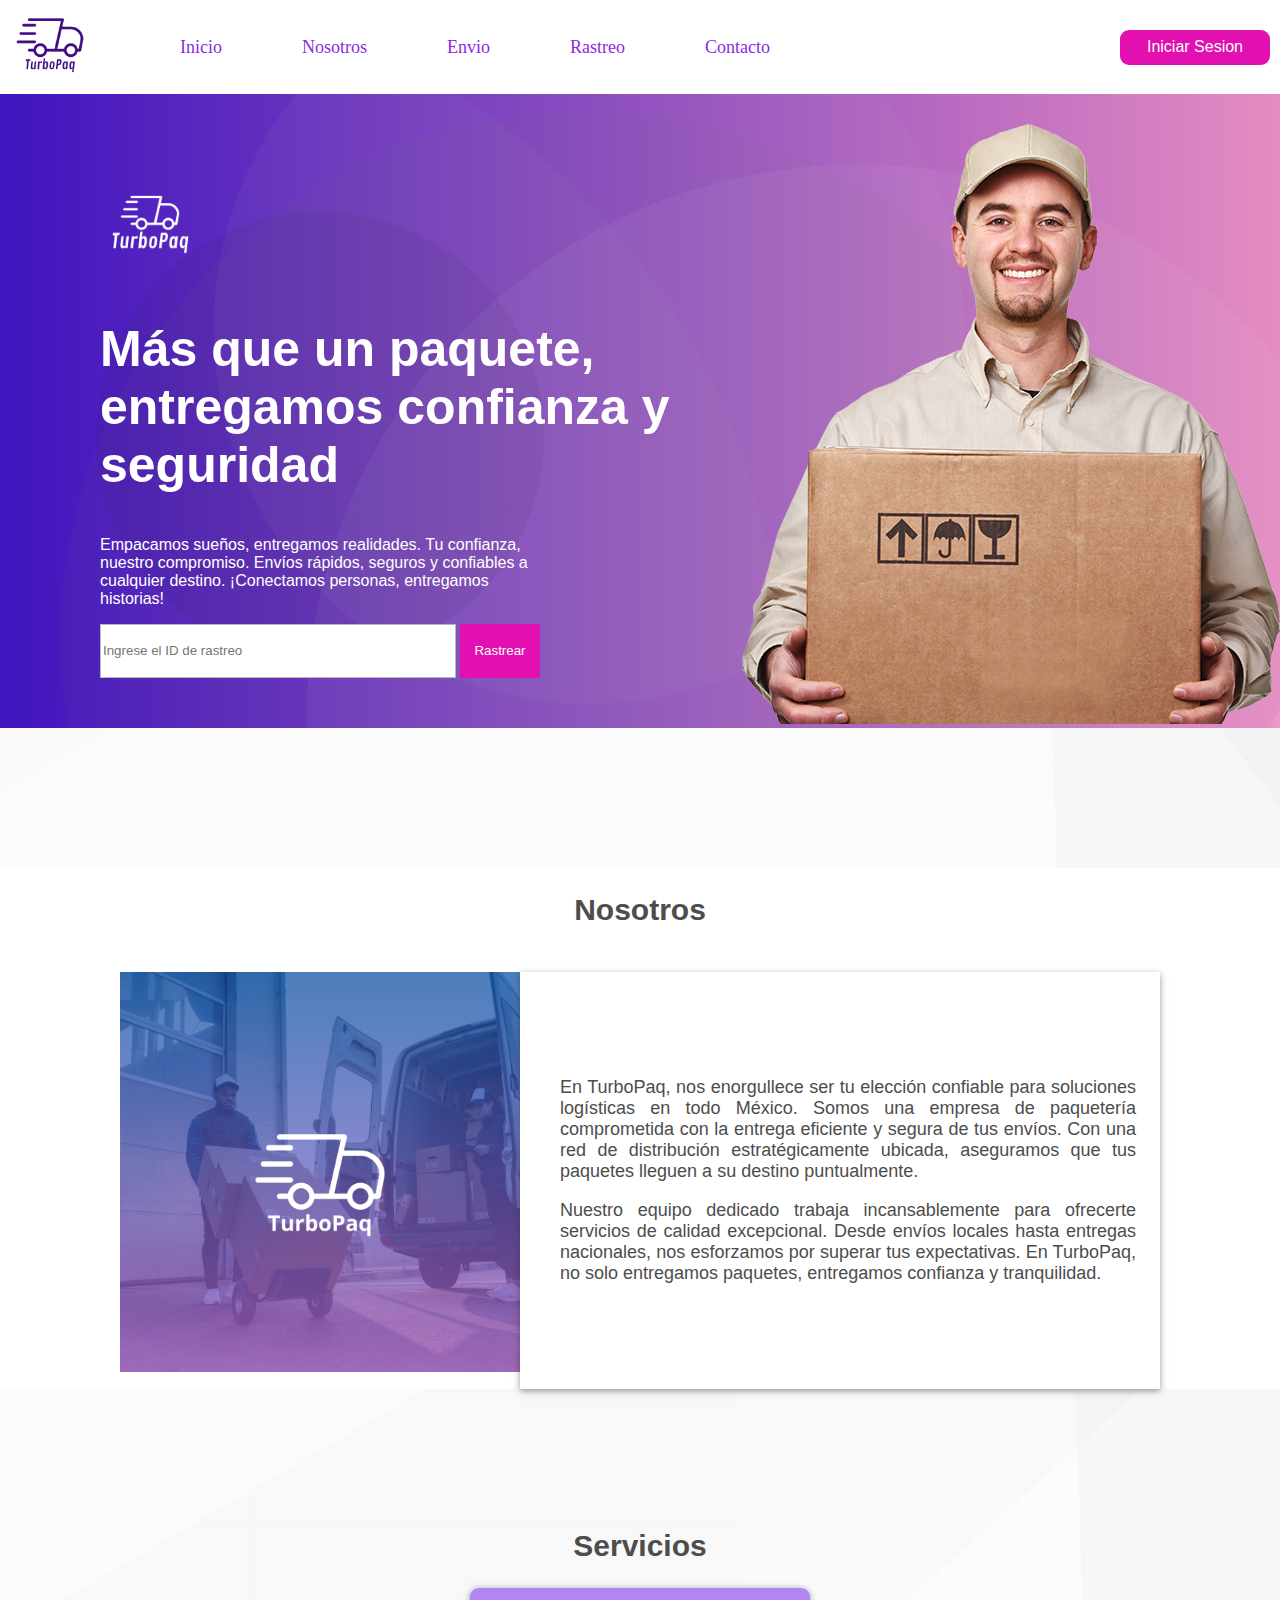
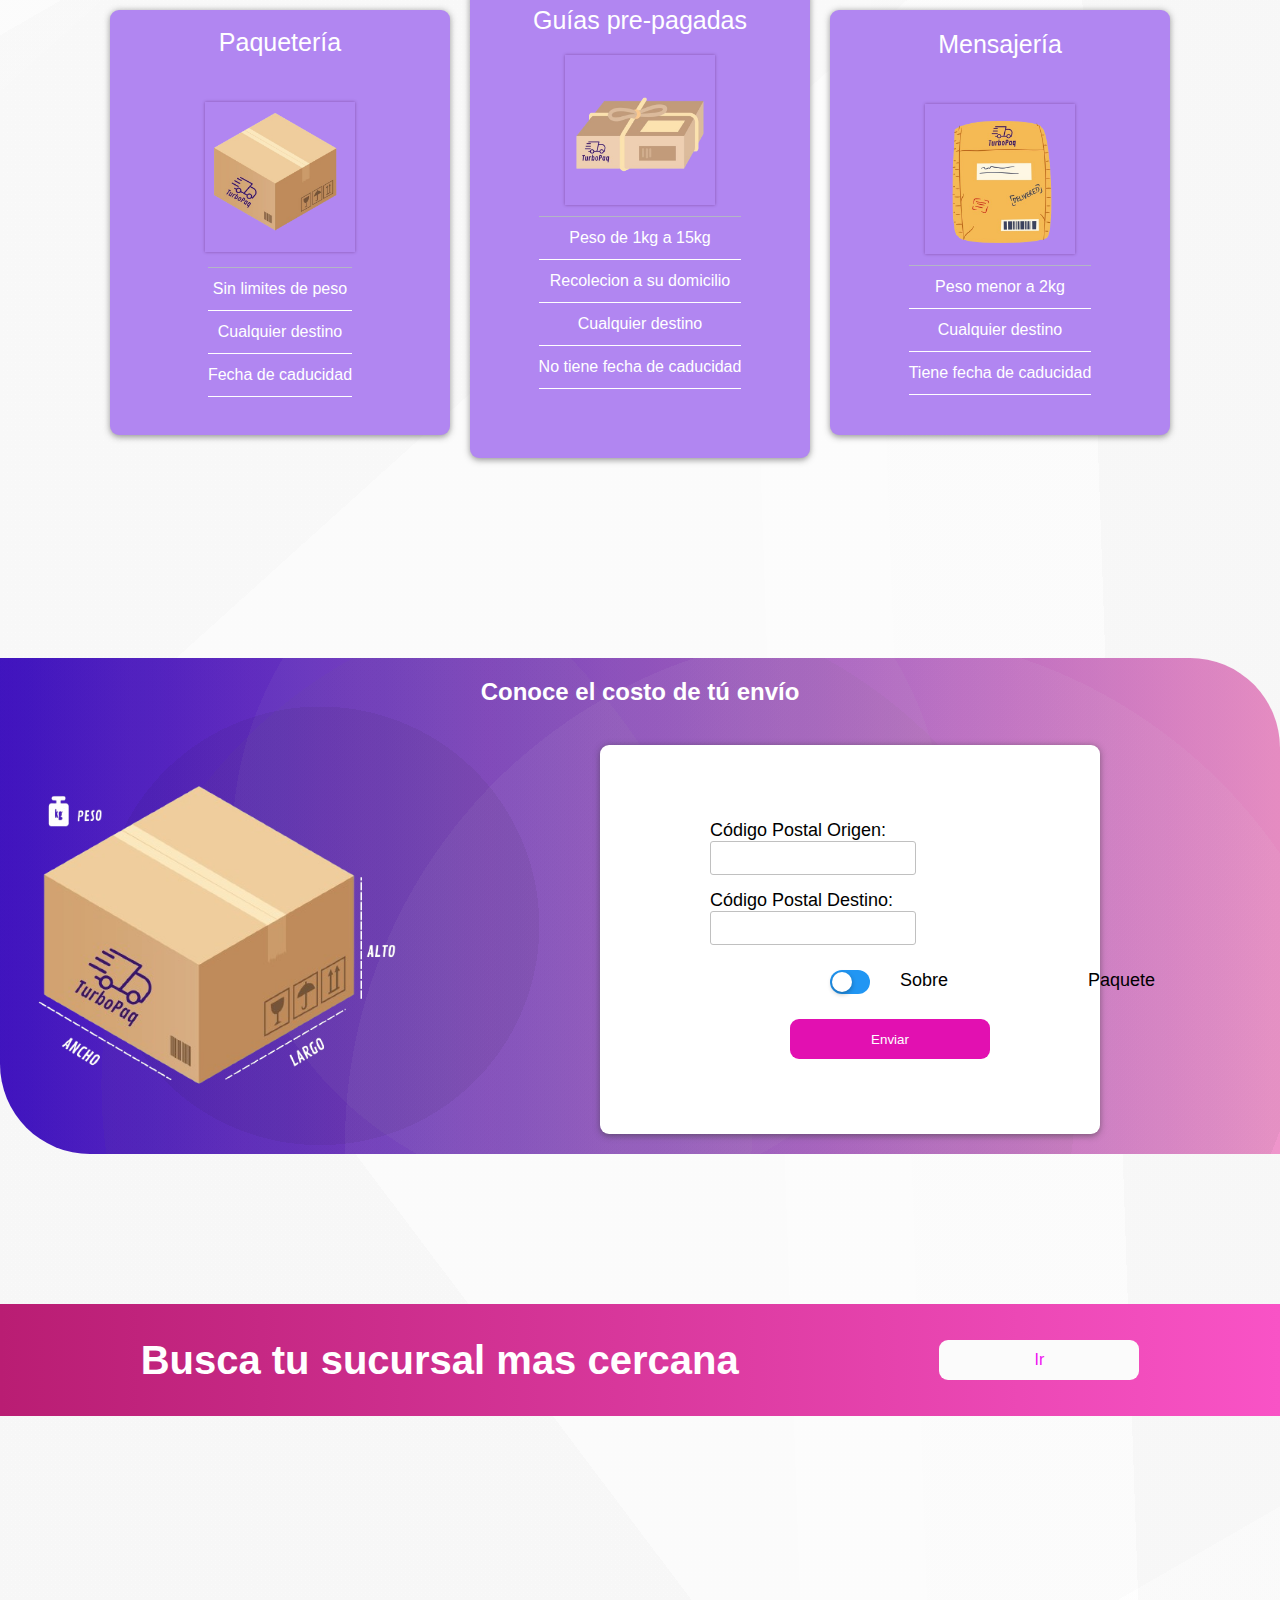
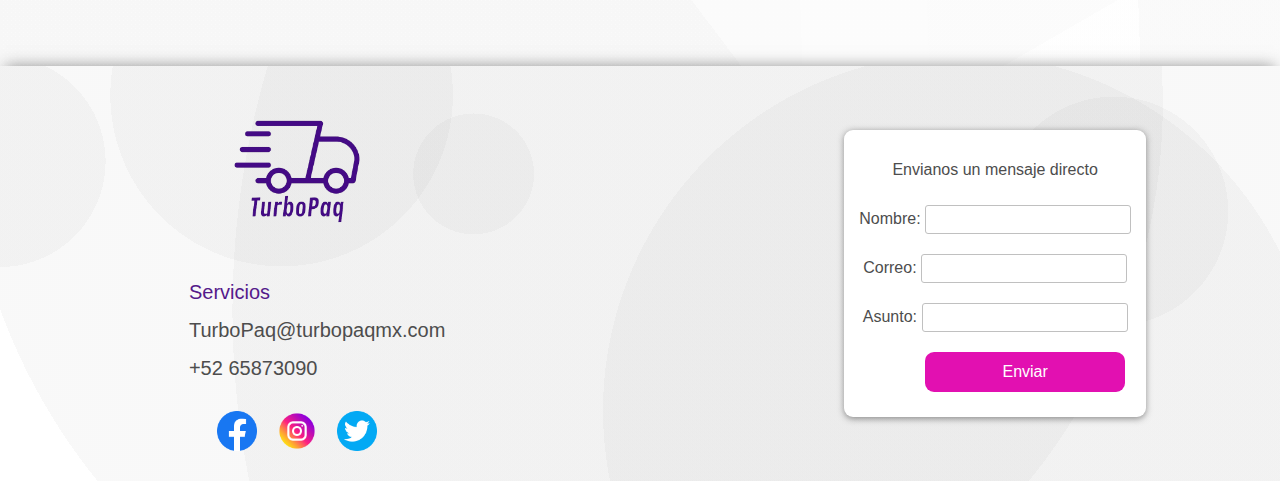
==== commit da2858e5: "tercer commit" ====
--- a/index.html
+++ b/index.html
@@ -224,7 +224,11 @@
                     <li>TurboPaq@turbopaqmx.com</li>
                     <li>+52 65873090</li>
                 </ul>
-               
+                <div class="iconos">
+                    <img src="imagenes/facebook.png" alt="">
+                    <img src="imagenes/instagram.png" alt="">
+                    <img src="imagenes/gorjeo.png" alt="">
+                </div>
                 
             </div>
             <div> 
@@ -248,11 +252,7 @@
 
                     <button class="btn_contc">Enviar</button>
                 </form>
-                <div>
-                    <img src="" alt="">
-                    <img src="" alt="">
-                    <img src="" alt="">
-                </div>
+                
             </div>
         
             
--- a/CSS/banner.css
+++ b/CSS/banner.css
@@ -20,12 +20,14 @@
     margin-left: 100px;
 }
 .textos_banner h2{
-    width: 90%;
+    width: 100%;
     font-size: 50px;
     text-align: start;
+    font-family: 'Maven Pro', sans-serif;
 }
 .textos_banner p{
     width: 70%;
+    font-family: 'Mako', sans-serif;
 }
 .rastreo{
     margin-left: 100px;
--- a/CSS/nosotros.css
+++ b/CSS/nosotros.css
@@ -10,6 +10,9 @@
 }
 .seccion2 h2{
     text-align: center;
+    font-family: 'Average Sans', sans-serif;
+    color: rgb(77, 77, 77);
+    font-size: 30px;
 }
 .textos_Nost {
     display: flex;
@@ -34,6 +37,9 @@
     width: 90%;
     margin-left: 40px;
     font-size: 18px;
+    font-family: 'Mako', sans-serif;
+    font-weight: 10px;
+    color: rgb(77, 77, 77);
 }
 
 /*-----------------------------*/
--- a/CSS/cotizador.css
+++ b/CSS/cotizador.css
@@ -14,6 +14,8 @@
 .seccion4 h2{
     text-align: center;
     color: white;
+    font-family: 'Average Sans', sans-serif;
+    color: rgb(255, 255, 255);
 }
 .container_foto_form{
     display: flex;
@@ -84,9 +86,11 @@
 }
 .inputs label{
     font-size: 18px;
+    font-family: 'Mako', sans-serif;
 }
 .toggle-switch p{
     font-size: 18px;
+    font-family: 'Mako', sans-serif;
 }
 .btn_cot{
     width: 200px;
--- a/CSS/Servicios.css
+++ b/CSS/Servicios.css
@@ -4,6 +4,8 @@
 .seccion3 h2{
     text-align: center;
     font-size: 30px;
+    font-family: 'Average Sans', sans-serif;
+    color: rgb(77, 77, 77);
 }
 
 .container_Precios{
@@ -22,10 +24,11 @@
 }
 .lista_servicio li {
     color: white;
+    font-family: 'Mako', sans-serif;
     /* grayish blue */
     border-bottom: 1px solid hsl(0, 0%, 100%);
     padding: 12px 0;
-    font-size: 20px;
+    font-size: 16px;
 }
 
 .lista_servicio li:first-child {
--- a/CSS/footer.css
+++ b/CSS/footer.css
@@ -6,6 +6,8 @@
     align-items: center;
     justify-content: space-evenly;
     margin-top: 250PX;
+    font-family: 'Average Sans', sans-serif;
+    color: rgb(77, 77, 77);
 }
 
 
@@ -57,7 +59,7 @@
     
 }
 .container_contc label{
-    font-size: 18px;
+    font-size: 16px;
 }
 .btn_contc{
     width: 200px;
@@ -66,10 +68,17 @@
     border: none;
     background-color: rgb(226, 16, 177);
     color: white;
-    
+    font-size: 16px;
     margin: 10px 0;
     margin-left: 60px;
     
+}
+.iconos{
+    display: flex;
+}
+.iconos img{
+    width: 40px;
+    margin: 0 10px;
 }
 /*-------------------------------*/
 @media screen and  (max-width: 750px){
--- a/CSS/sucursal.css
+++ b/CSS/sucursal.css
@@ -12,6 +12,7 @@
 .sucursal h2{
     font-size: 40px;
     color: white;
+    font-family: 'Maven Pro', sans-serif;
 }
 
 .btn_sucur{
@@ -21,7 +22,8 @@
     border: none;
     background-color: rgb(251, 251, 251);
     color: rgb(238, 14, 241);
-    
+    font-family: 'Mako', sans-serif;
+    font-size: 16px;
     margin: 10px 0;
     margin-left: 60px;
 }
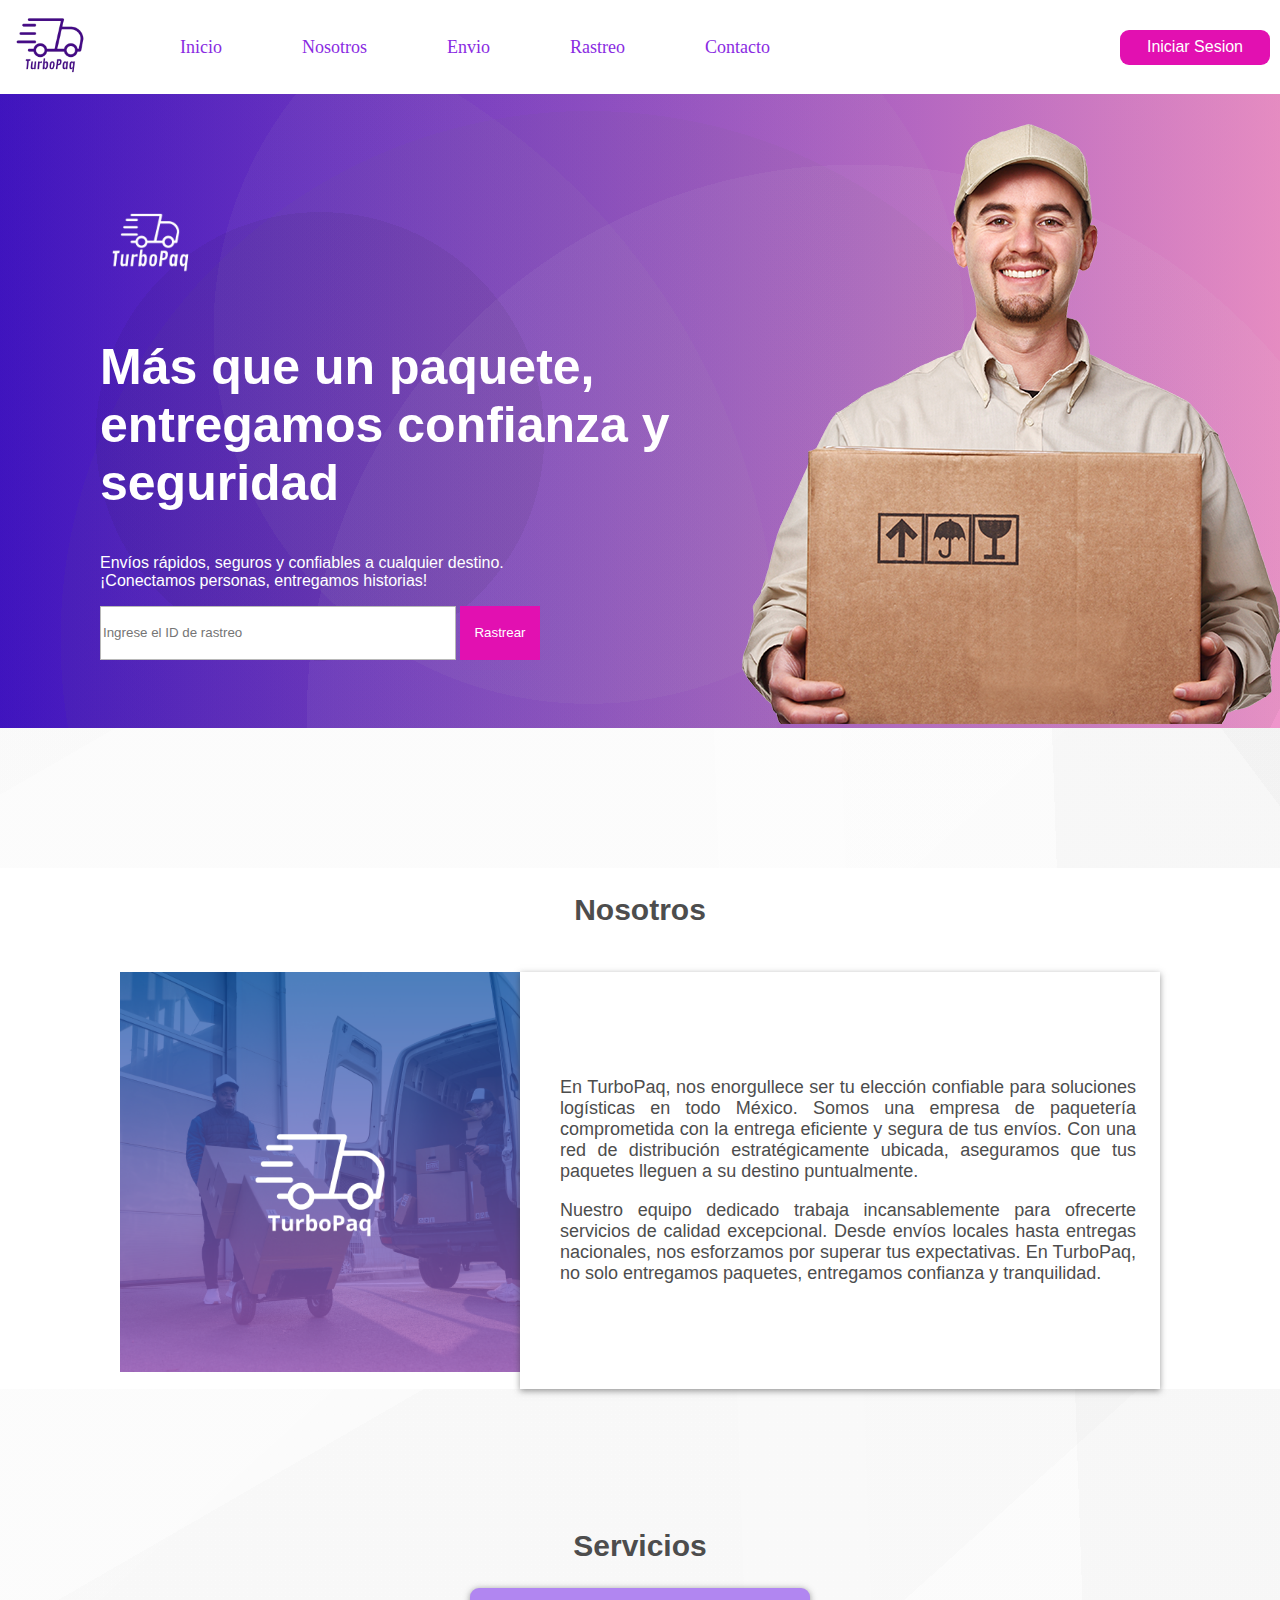
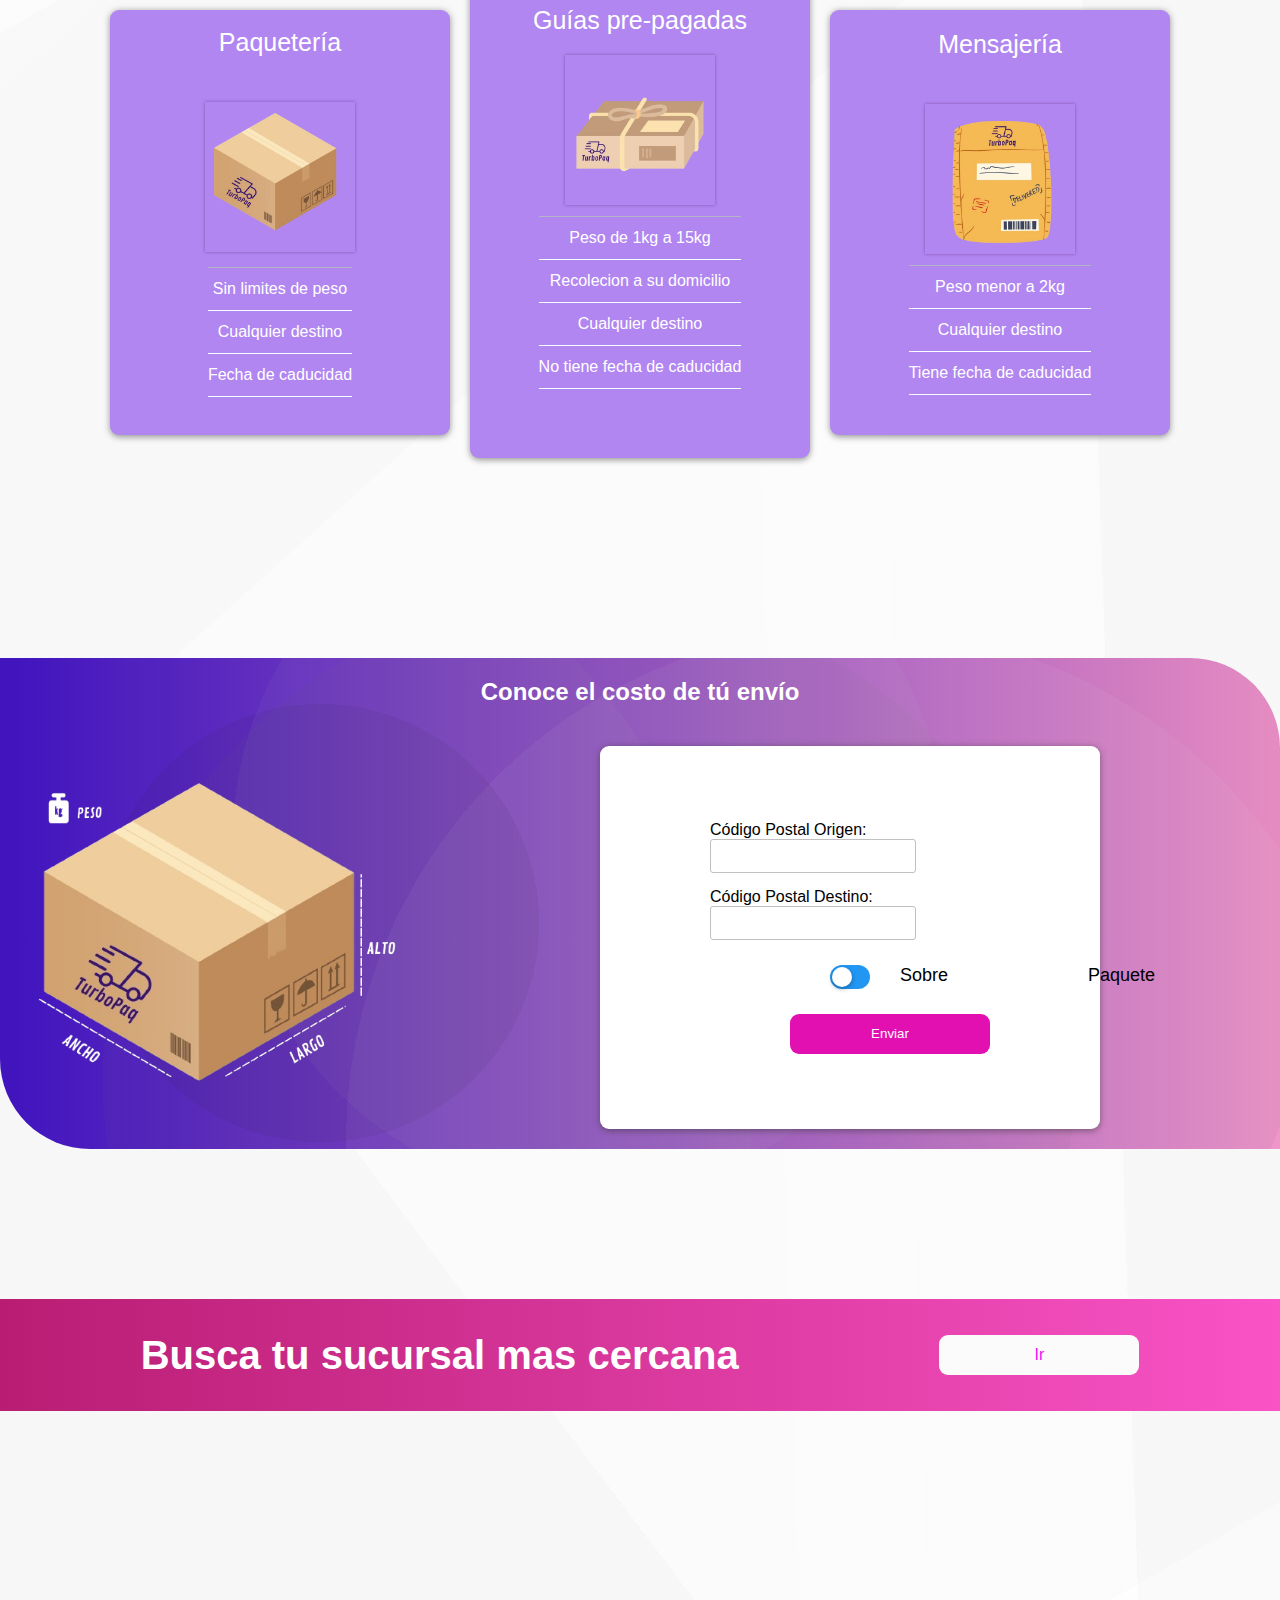
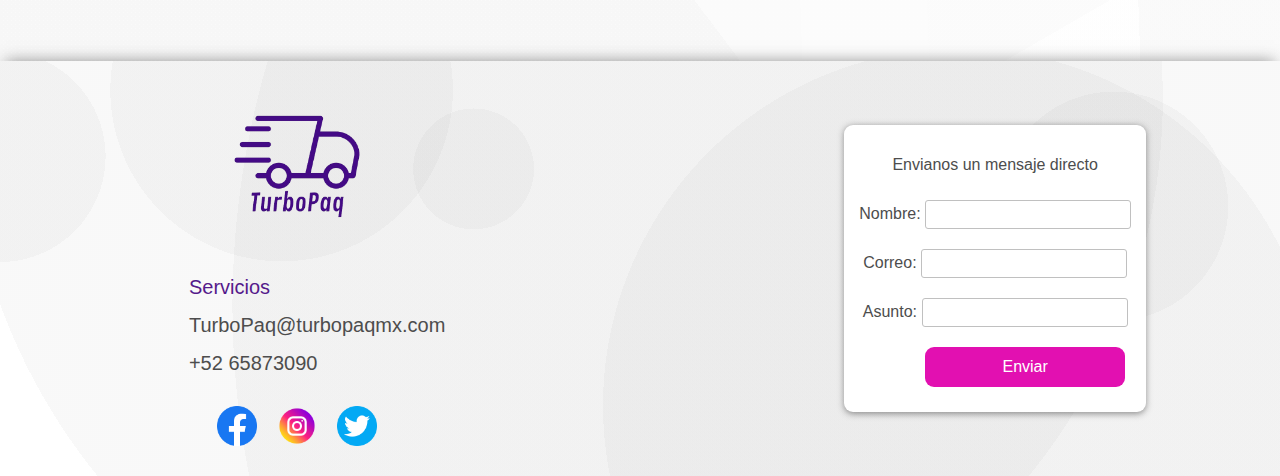
==== commit 0970e5d8: "cambi0s de pantallas 375" ====
--- a/index.html
+++ b/index.html
@@ -59,8 +59,7 @@
                     <img src="imagenes/logo_blanco.png" alt="" class="logo_blanco">
                     <h2>Más que un paquete, entregamos confianza y seguridad</h2>
                     <p>
-                        Empacamos sueños, entregamos realidades. Tu confianza, 
-                        nuestro compromiso. Envíos rápidos, seguros y confiables 
+                        Envíos rápidos, seguros y confiables 
                         a cualquier destino. ¡Conectamos personas, entregamos 
                         historias!
                     </p>
--- a/CSS/banner.css
+++ b/CSS/banner.css
@@ -71,8 +71,8 @@
     }
     .textos_banner h2{
         width: auto;
-        font-size: 40px;
-        text-align: justify;
+        font-size: 35px;
+        text-align: start;
         margin: 20px;
         
     }
@@ -102,4 +102,59 @@
     border: none;
     cursor: pointer;
 }
+}
+@media screen and  (max-width: 380px){
+    .seccion1{
+       
+        padding-top: 20px;
+            display: flex;
+            flex-direction: column;
+            justify-content: center;
+            align-items: center;
+            
+            
+    }
+    .logo_blanco{
+        display: none;
+    }
+    .textos_banner{
+        
+        margin-left: 0px;
+    }
+    .textos_banner h2{
+        width: 100%;
+        font-size: 25px;
+        text-align: start;
+        margin: 20px;
+        
+    }
+    .textos_banner p{
+        width: auto;
+        font-size: 12px;
+        width: 80%;
+        text-align: justify;
+        margin: 20px;
+    }
+.imagen_Paquete img{
+    width: 300px;
+}
+.rastreo{
+    margin-left: 0;
+    margin: 40px 20px;
+    
+}
+.rastreo input{
+    width: 200px;
+    height: 50px;
+    border:1px solid rgb(184, 184, 184);
+}
+.rastreo .boton_r{
+    height:54px;
+    width: 80px;
+    color:white;
+    background-color:  rgb(226, 16, 177);
+    border: none;
+    cursor: pointer;
+    
+}
 }--- a/CSS/nosotros.css
+++ b/CSS/nosotros.css
@@ -70,4 +70,33 @@
         font-size: 18px;
     }
     
-}+}
+@media screen and  (max-width: 380px){
+    .textos_Nost {
+        display: flex;
+        flex-direction: column;
+        align-items: center;
+        justify-content: center;
+        
+    }
+
+    .imagen_Nos img{
+        width: 350px;
+        
+    }
+    .info_ns{
+        border: none;
+        padding: 20px;
+        width: 80%;
+        box-shadow: 0 0.1rem 0.4rem 0 rgba(50,50,50,.5);
+    }
+    .info_ns p{
+        margin: 20px ;
+        text-align: justify;
+        width: auto;
+        margin-left: 0;
+        font-size: 18px;
+    }
+    
+}
+
--- a/CSS/cotizador.css
+++ b/CSS/cotizador.css
@@ -82,10 +82,11 @@
     
 }
 .inputs2 label{
-    font-size: 18px;
+    font-size: 16px;
+    font-family: 'Mako', sans-serif;
 }
 .inputs label{
-    font-size: 18px;
+    font-size: 16px;
     font-family: 'Mako', sans-serif;
 }
 .toggle-switch p{
@@ -108,7 +109,7 @@
         flex-direction: column;
         align-items: center;
         justify-content: center;
-        padding: 20px 0;
+        padding: 30px 0;
     }
     .container_form1{
         display: flex;
@@ -118,13 +119,50 @@
        background-color: rgb(255, 255, 255);
         border: none;
         border-radius: 9px;
-        margin: 0 200px;
+        margin: 0 250px;
  
-        padding: 60px 30px;
+        padding: 60px 60px;
     }
     .seccion4 img{
         width: 300px;
         border-radius: 9px;
         margin-left: 0px;
     }
+    .toggle-switch p{
+        font-size: 16px;
+        font-family: 'Mako', sans-serif;
+    }
+    .btn_cot{
+        width: 200px;
+        height: 40px;
+        color: white;
+        border-radius: 9px;
+        border: none;
+        background-color: rgb(226, 16, 177);
+        margin: 15px 0;
+        margin-left: 0px;
+
+    .inputs input{
+        width: 300px;
+        height: 30px;
+        border-radius: 3px;
+        border: 1px solid rgb(192, 192, 192);
+        
+    }
+    .inputs2 input{
+        width: 300px;
+        height: 30px;
+        border-radius: 3px;
+        border: 1px solid rgb(192, 192, 192);
+        margin: 10px 0;
+        
+    }
+    .inputs2 label{
+        font-size: 16px;
+        font-family: 'Mako', sans-serif;
+    }
+    .inputs label{
+        font-size: 16px;
+        font-family: 'Mako', sans-serif;
+    }
 }--- a/CSS/footer.css
+++ b/CSS/footer.css
@@ -92,4 +92,8 @@
        
         margin-right: 0;
     }
+    .iconos img{
+        width: 40px;
+        margin: 15px 10px;
+    }
 }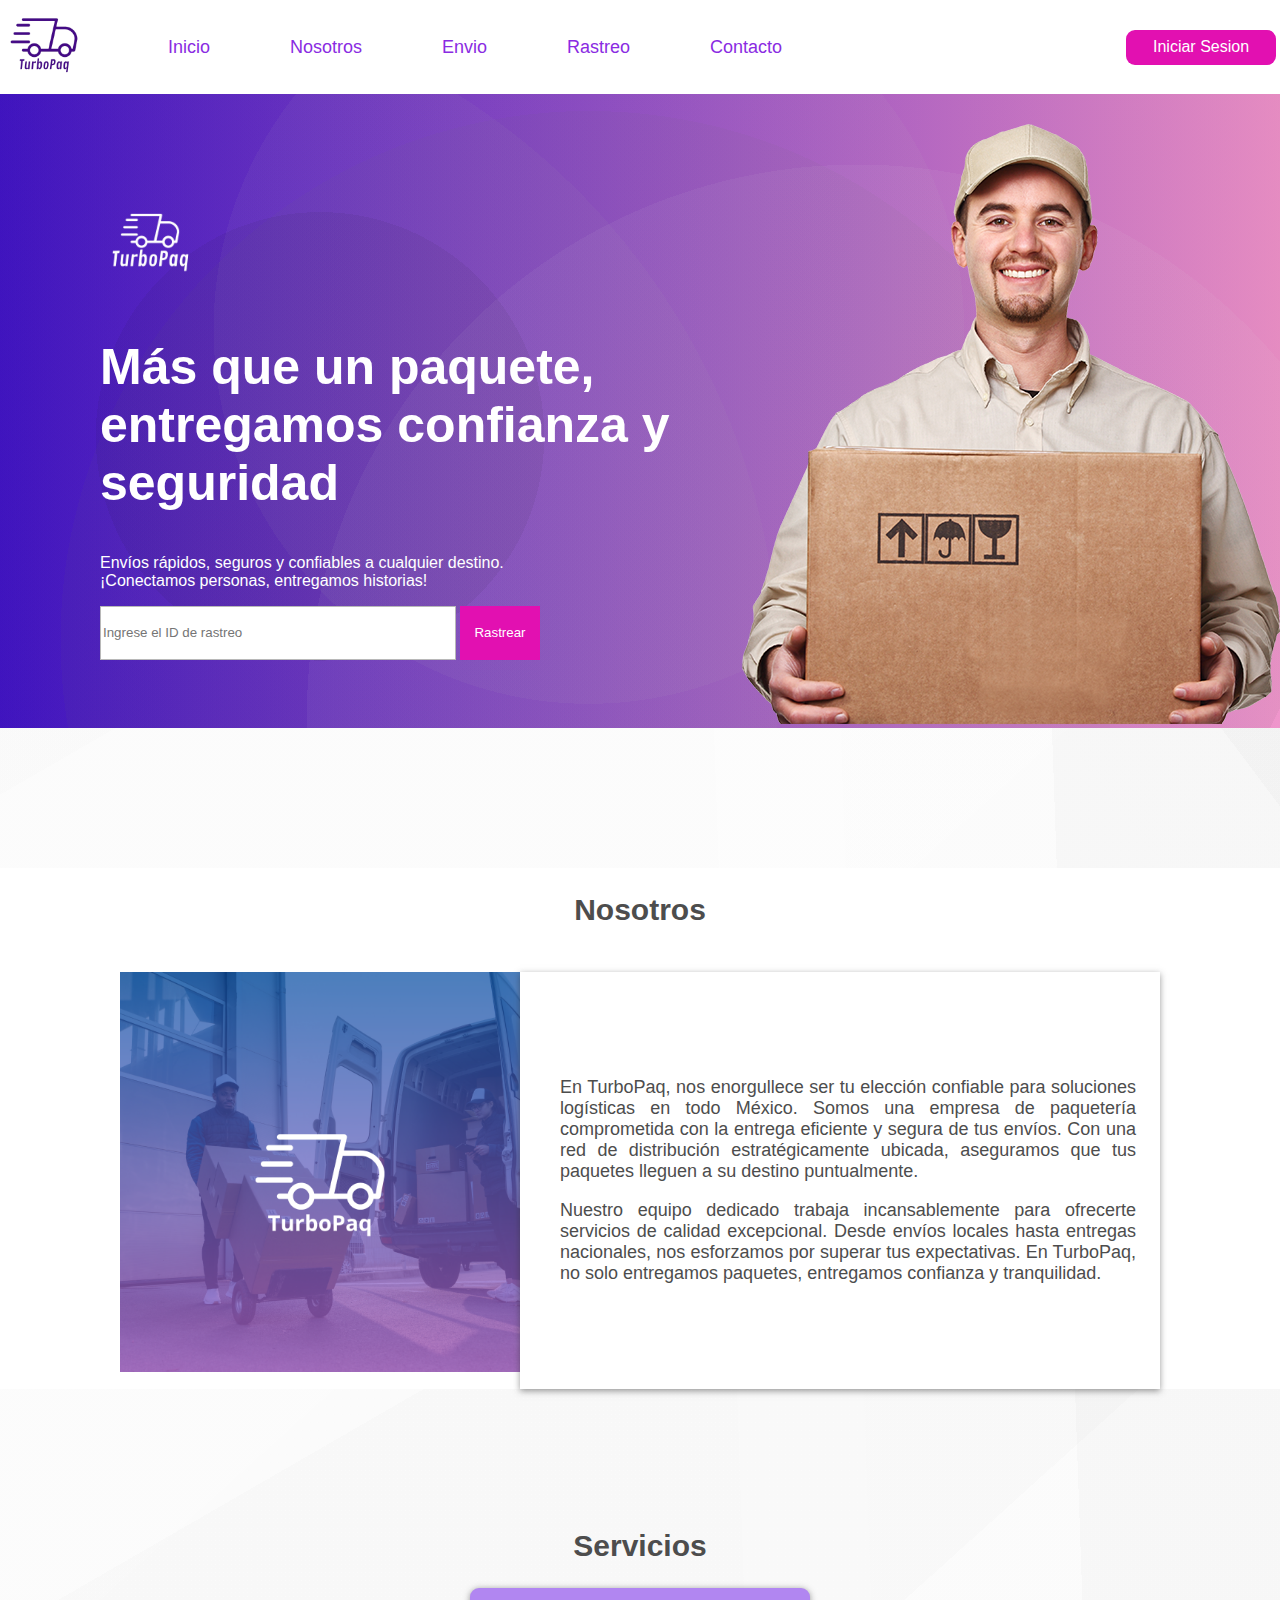
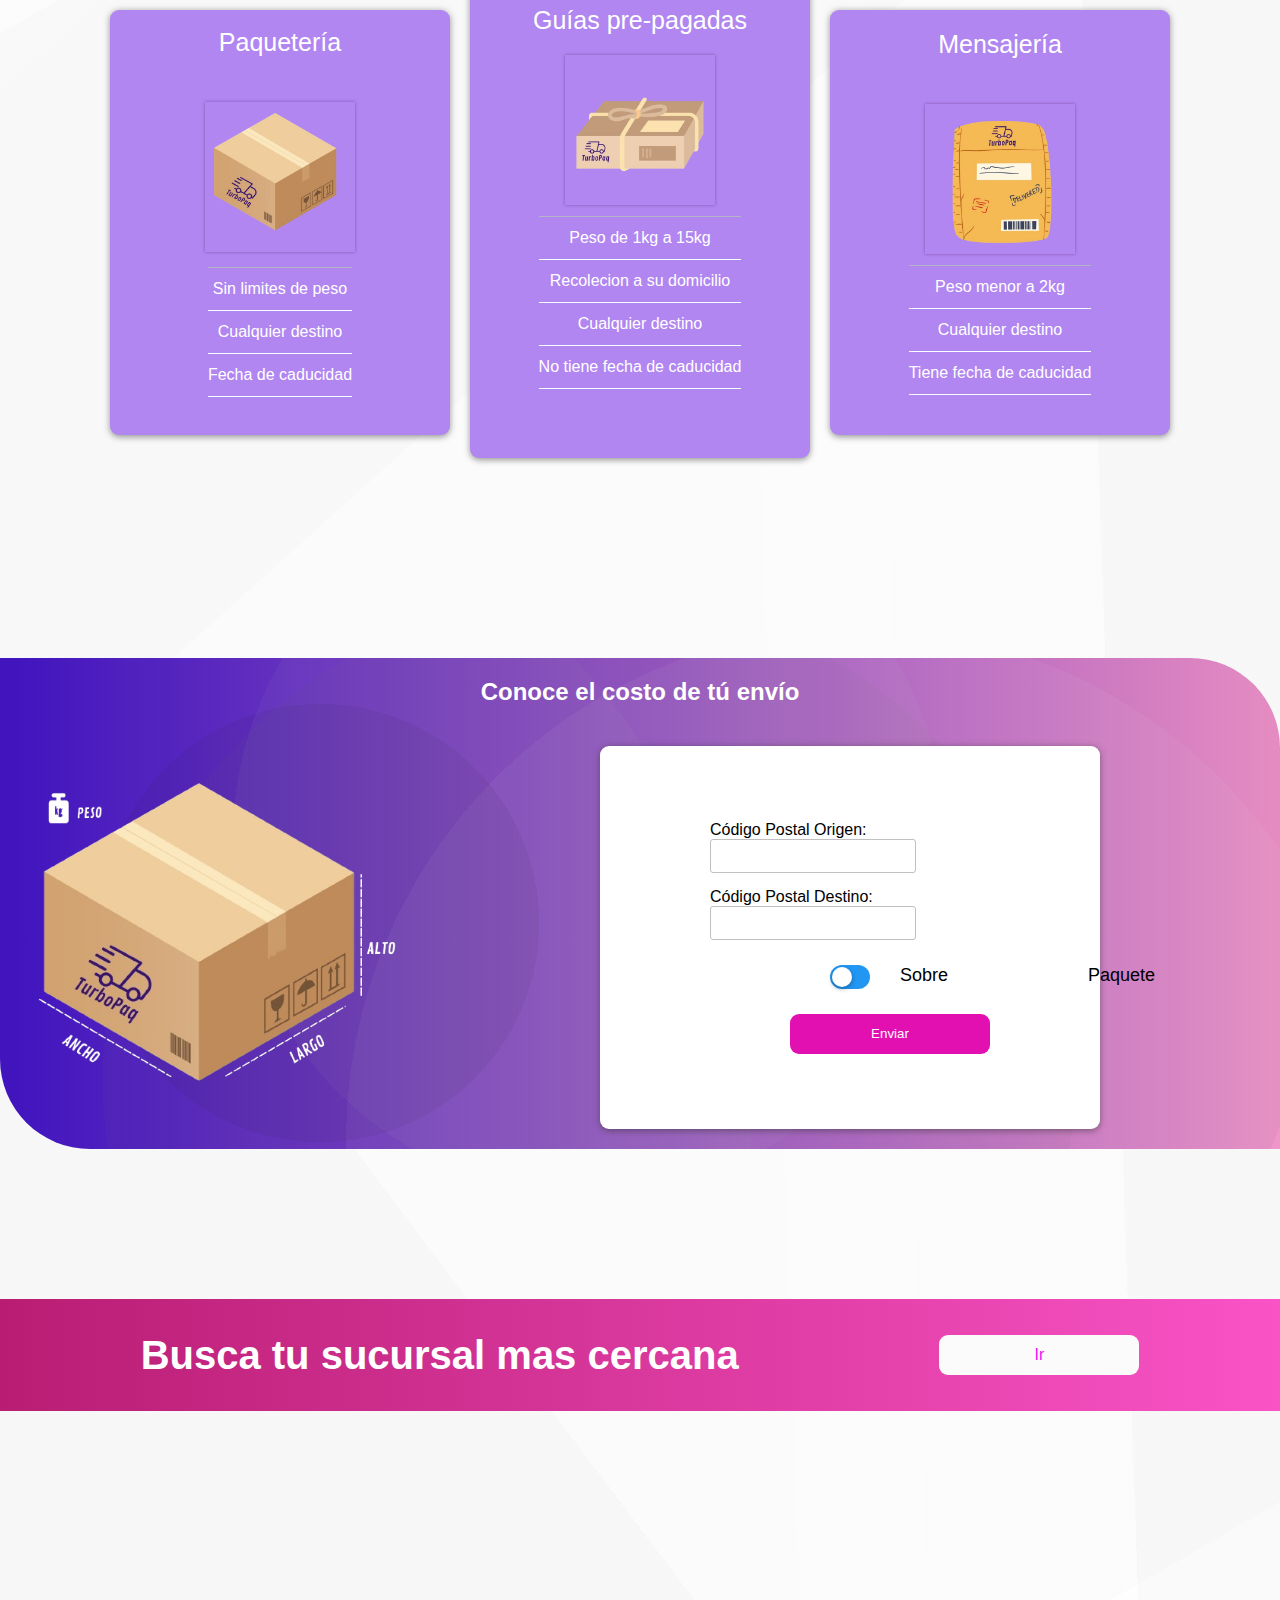
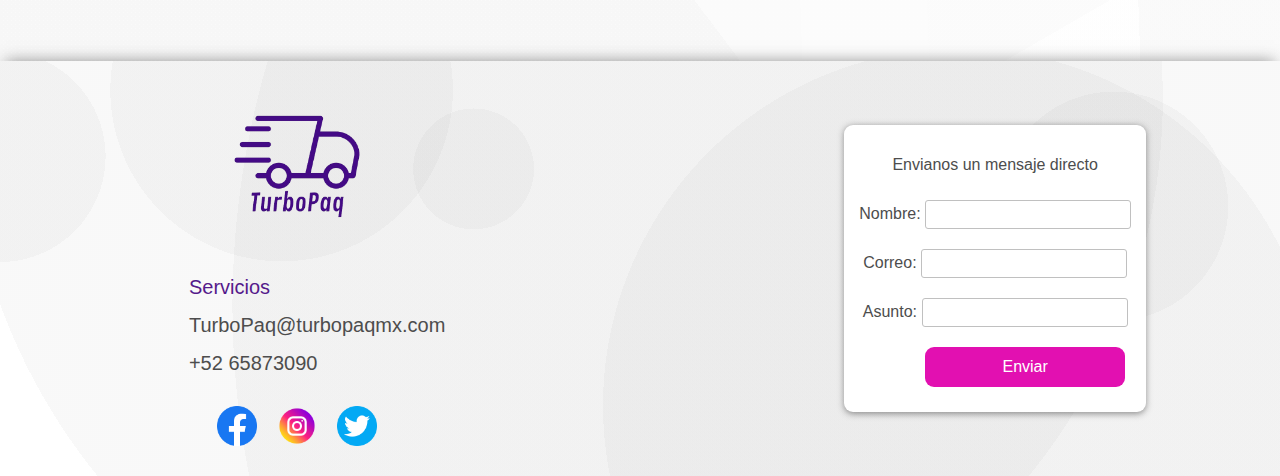
==== commit 3931c28f: "Agrego de pantalla rastreo" ====
--- a/index.html
+++ b/index.html
@@ -12,7 +12,7 @@
     <link rel="stylesheet" href="CSS/Servicios.css">
     <link rel="stylesheet" href="CSS/footer.css">
     <link rel="stylesheet" href="CSS/sucursal.css">
-    <title>Document</title>
+    <title>TurboPaq</title>
 </head>
 <body>
     <header>
--- a/CSS/header.css
+++ b/CSS/header.css
@@ -23,11 +23,16 @@
  .listas li{
     padding: 0px 40px;
     list-style: none;
+    
  }
  .listas li a{
     text-decoration: none;
     color: blueviolet;
     font-size: 18px;
+    font-family: 'Mako', sans-serif;
+ }
+ .listas li a:hover{
+    color: rgb(197, 1, 246);
     
  }
  .ham{
